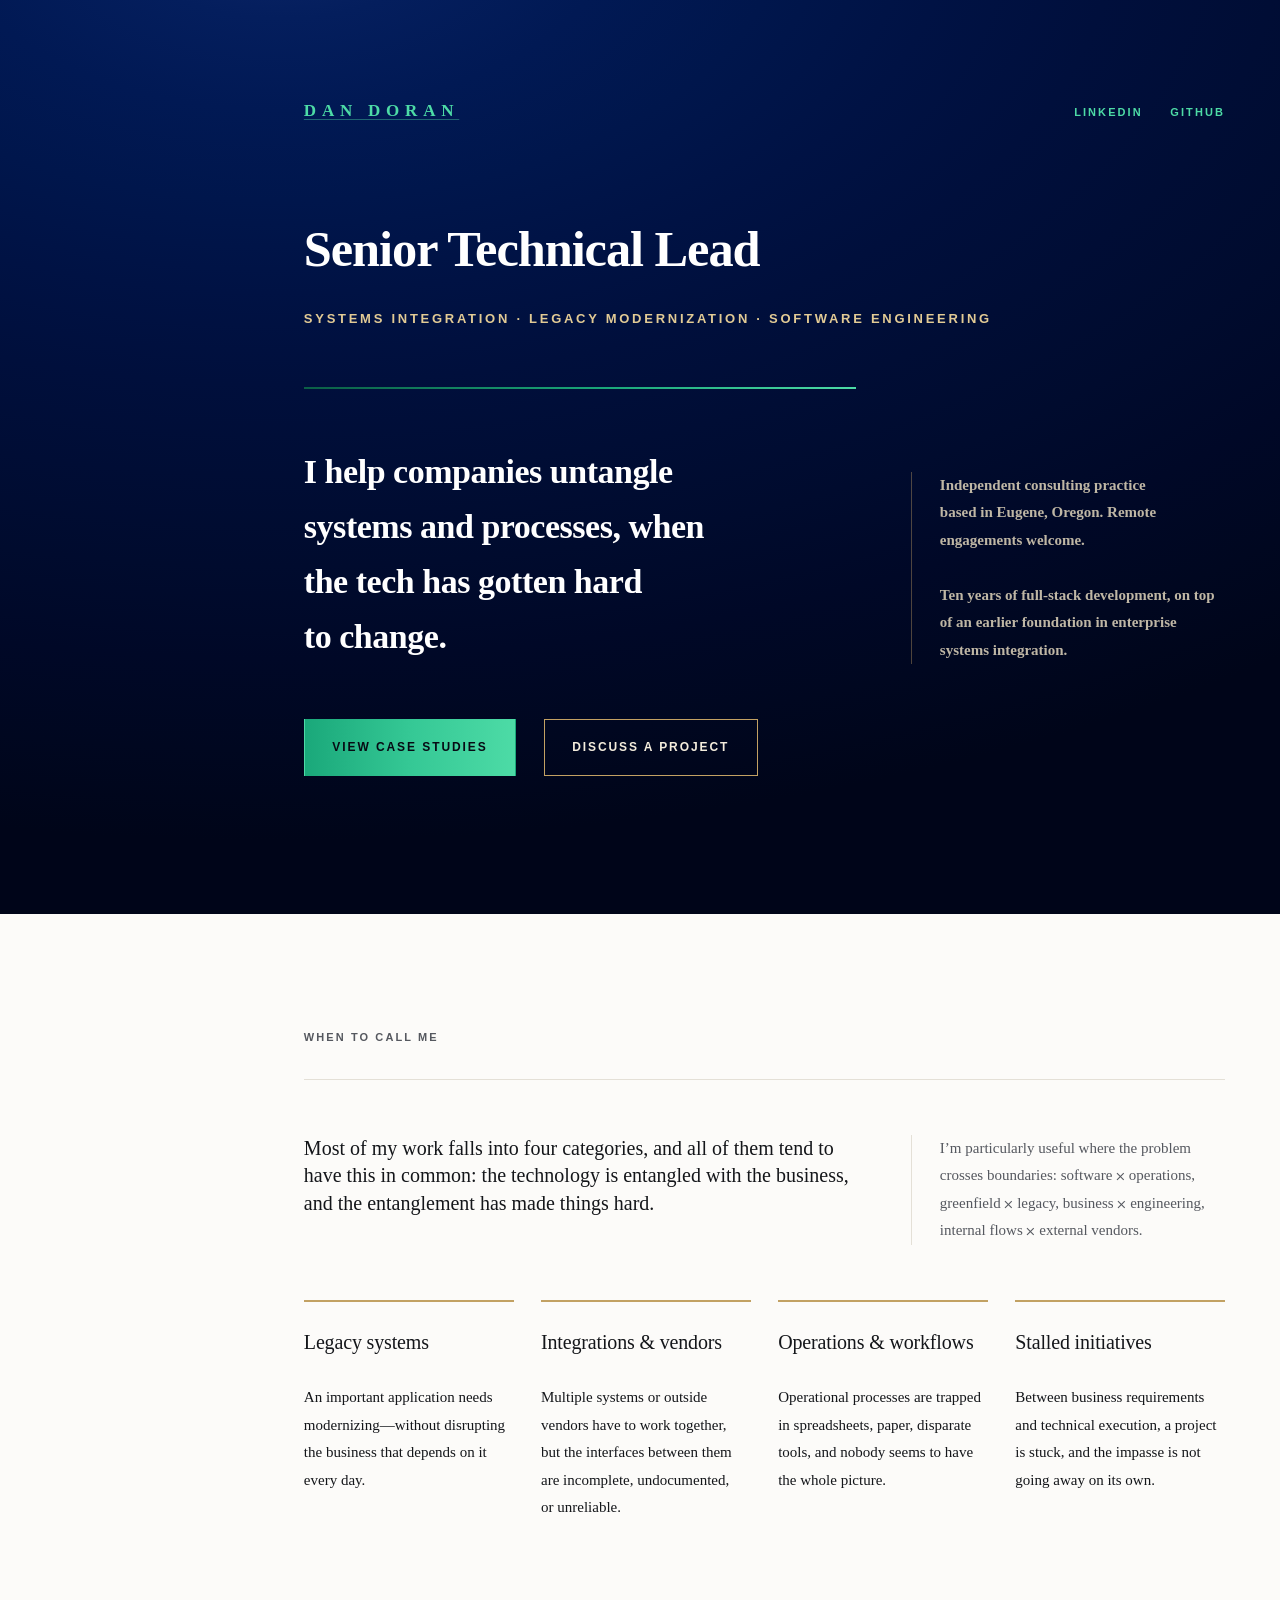
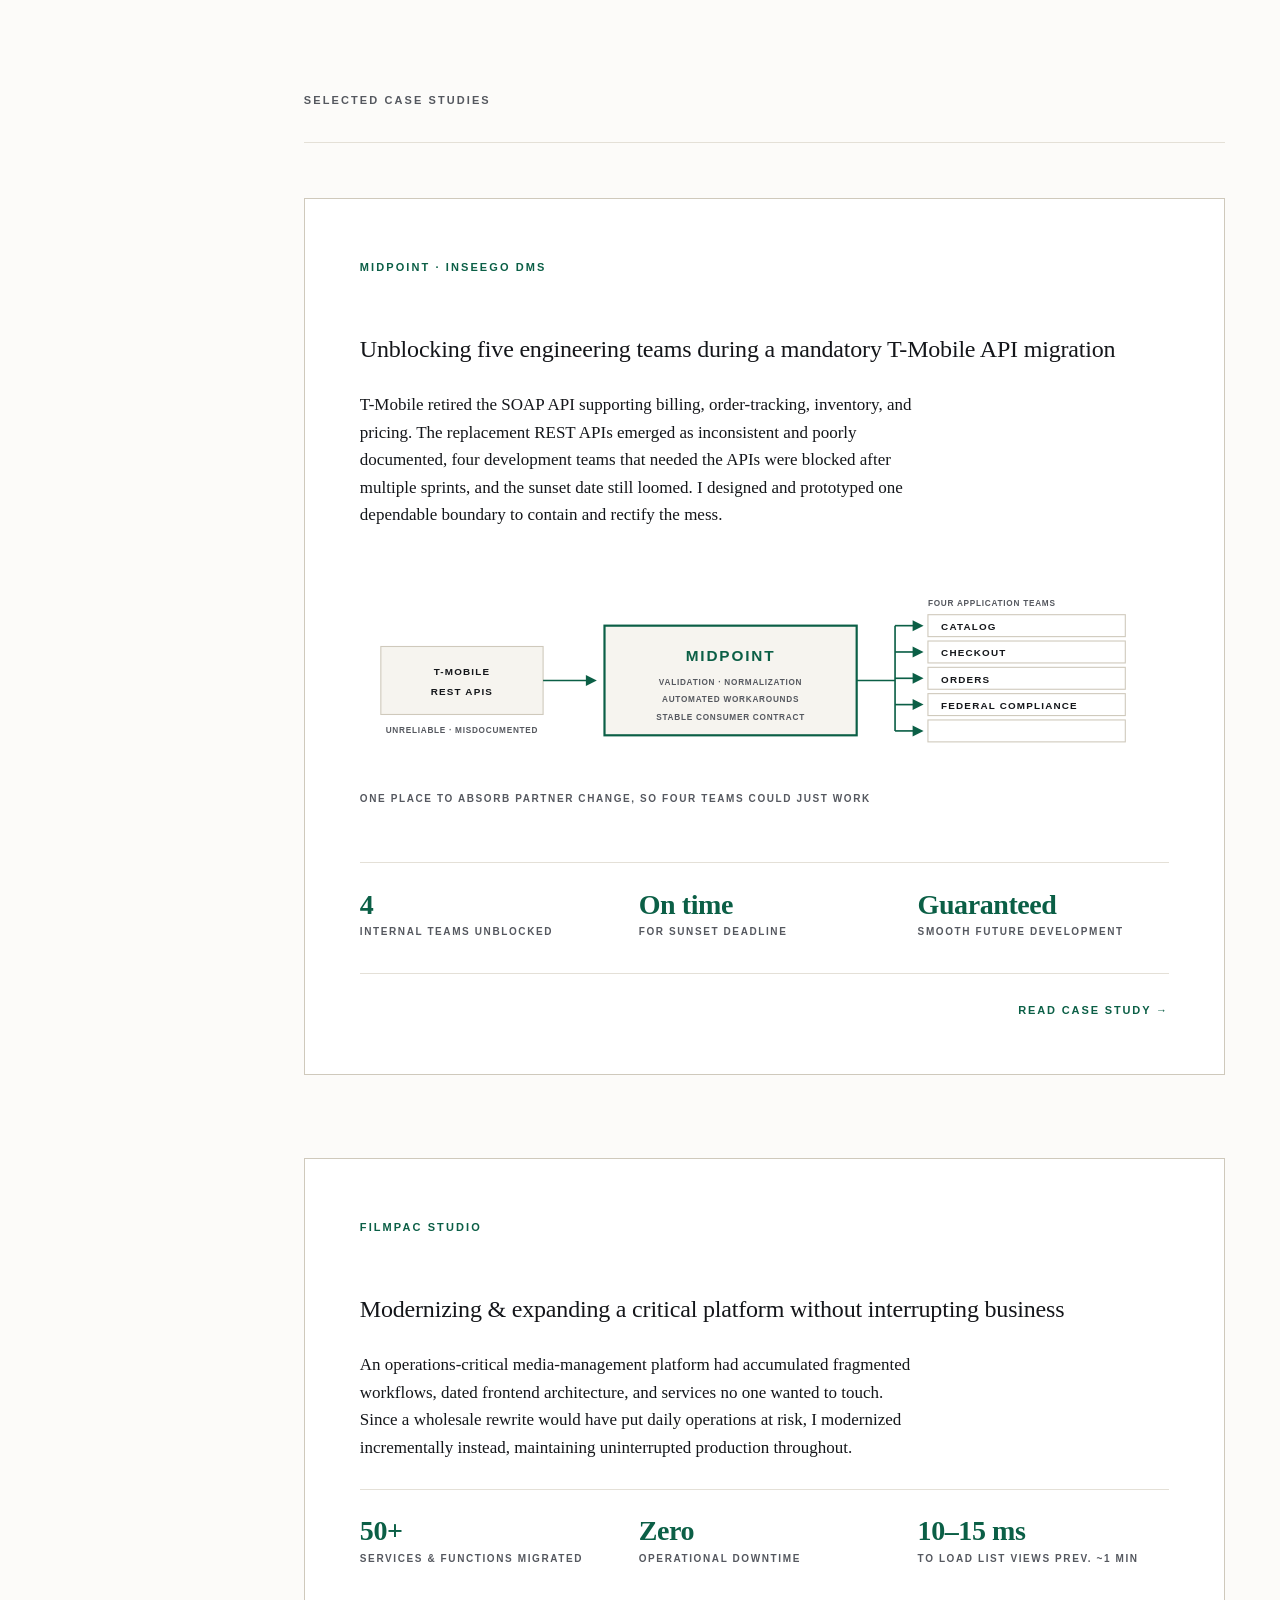
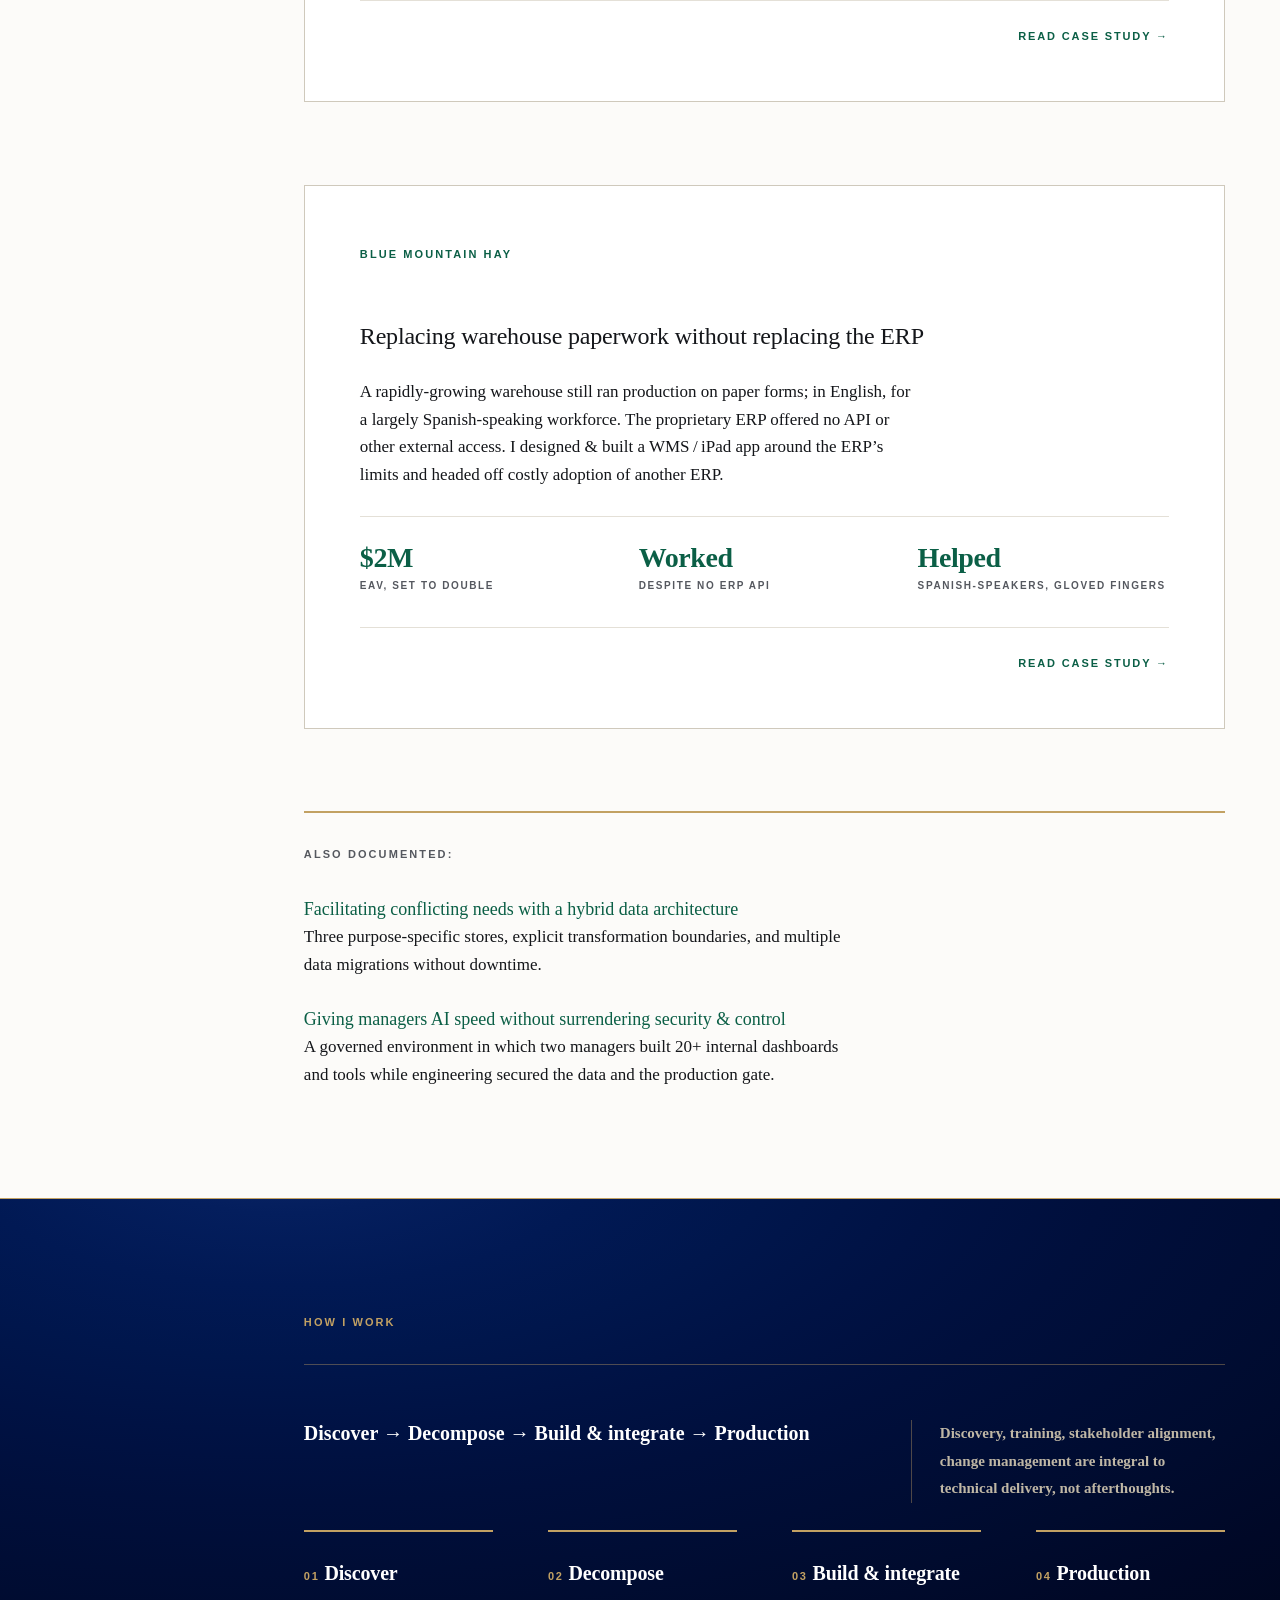
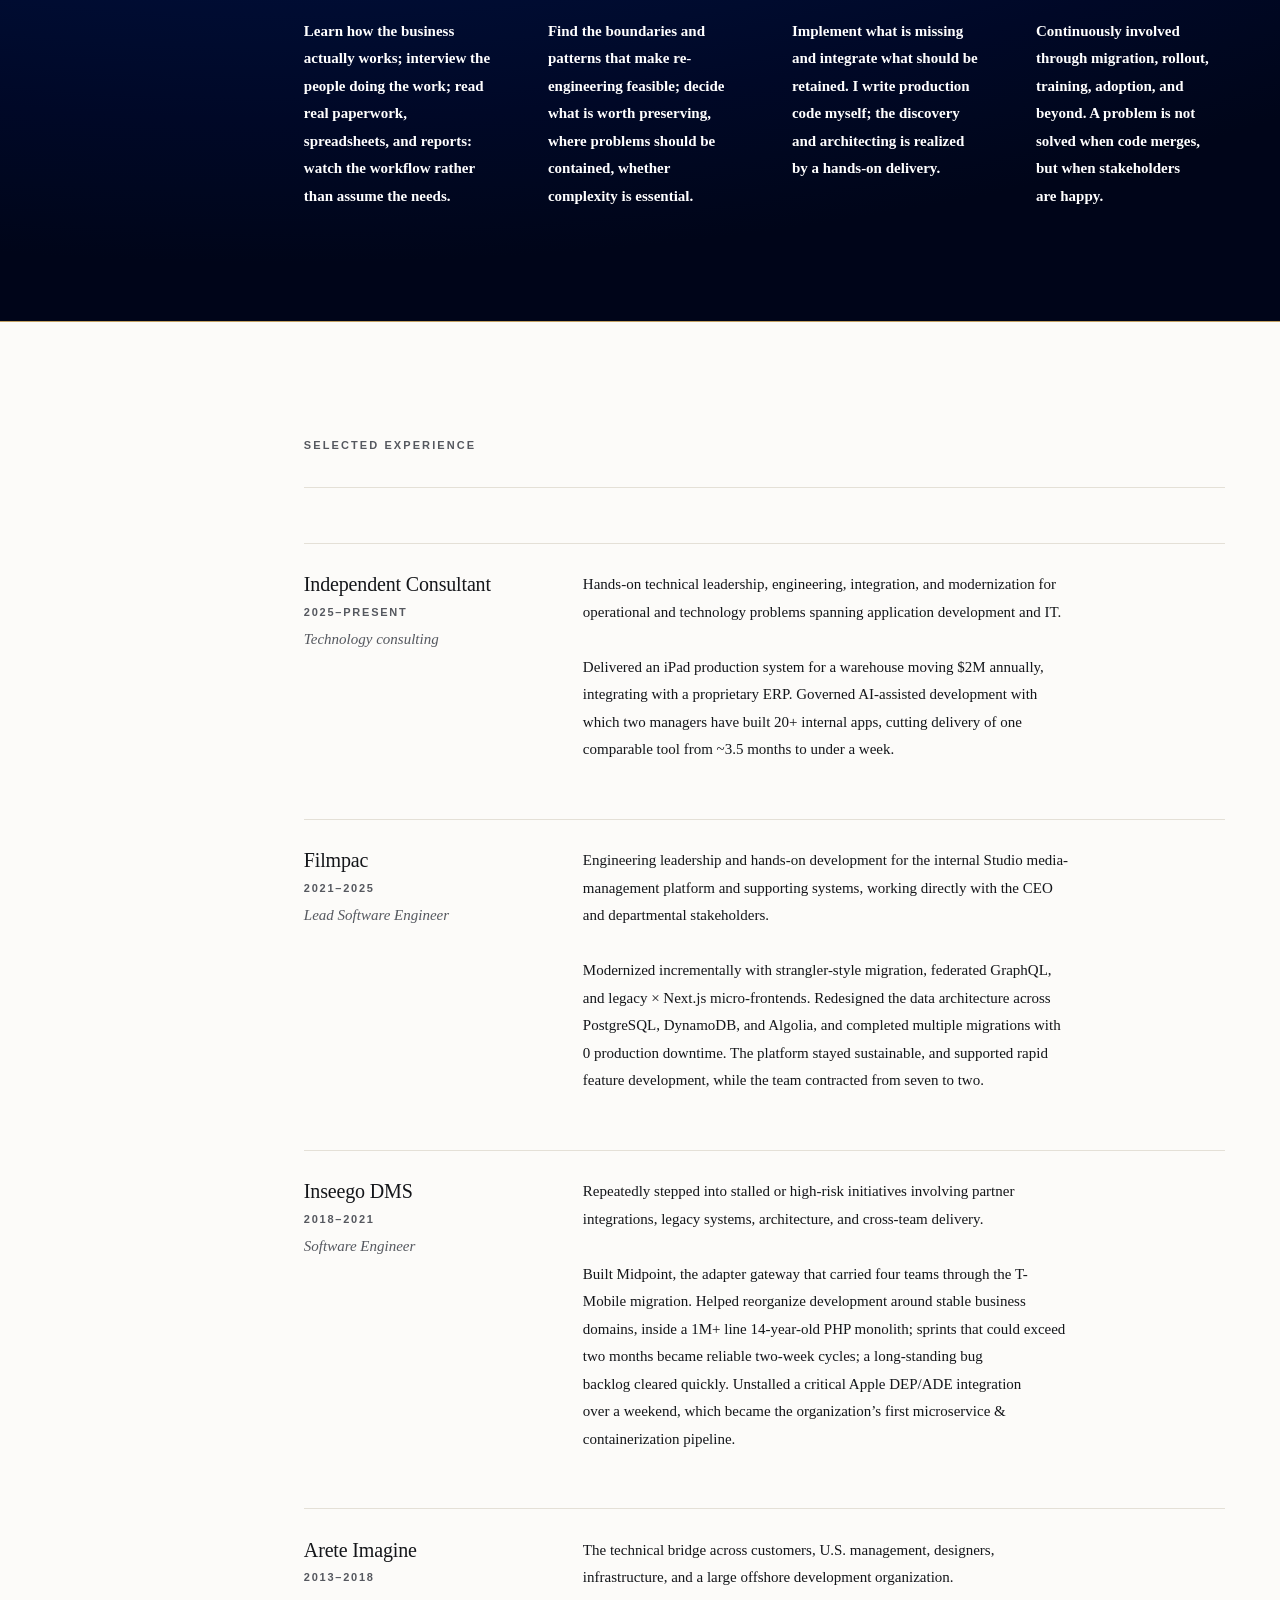
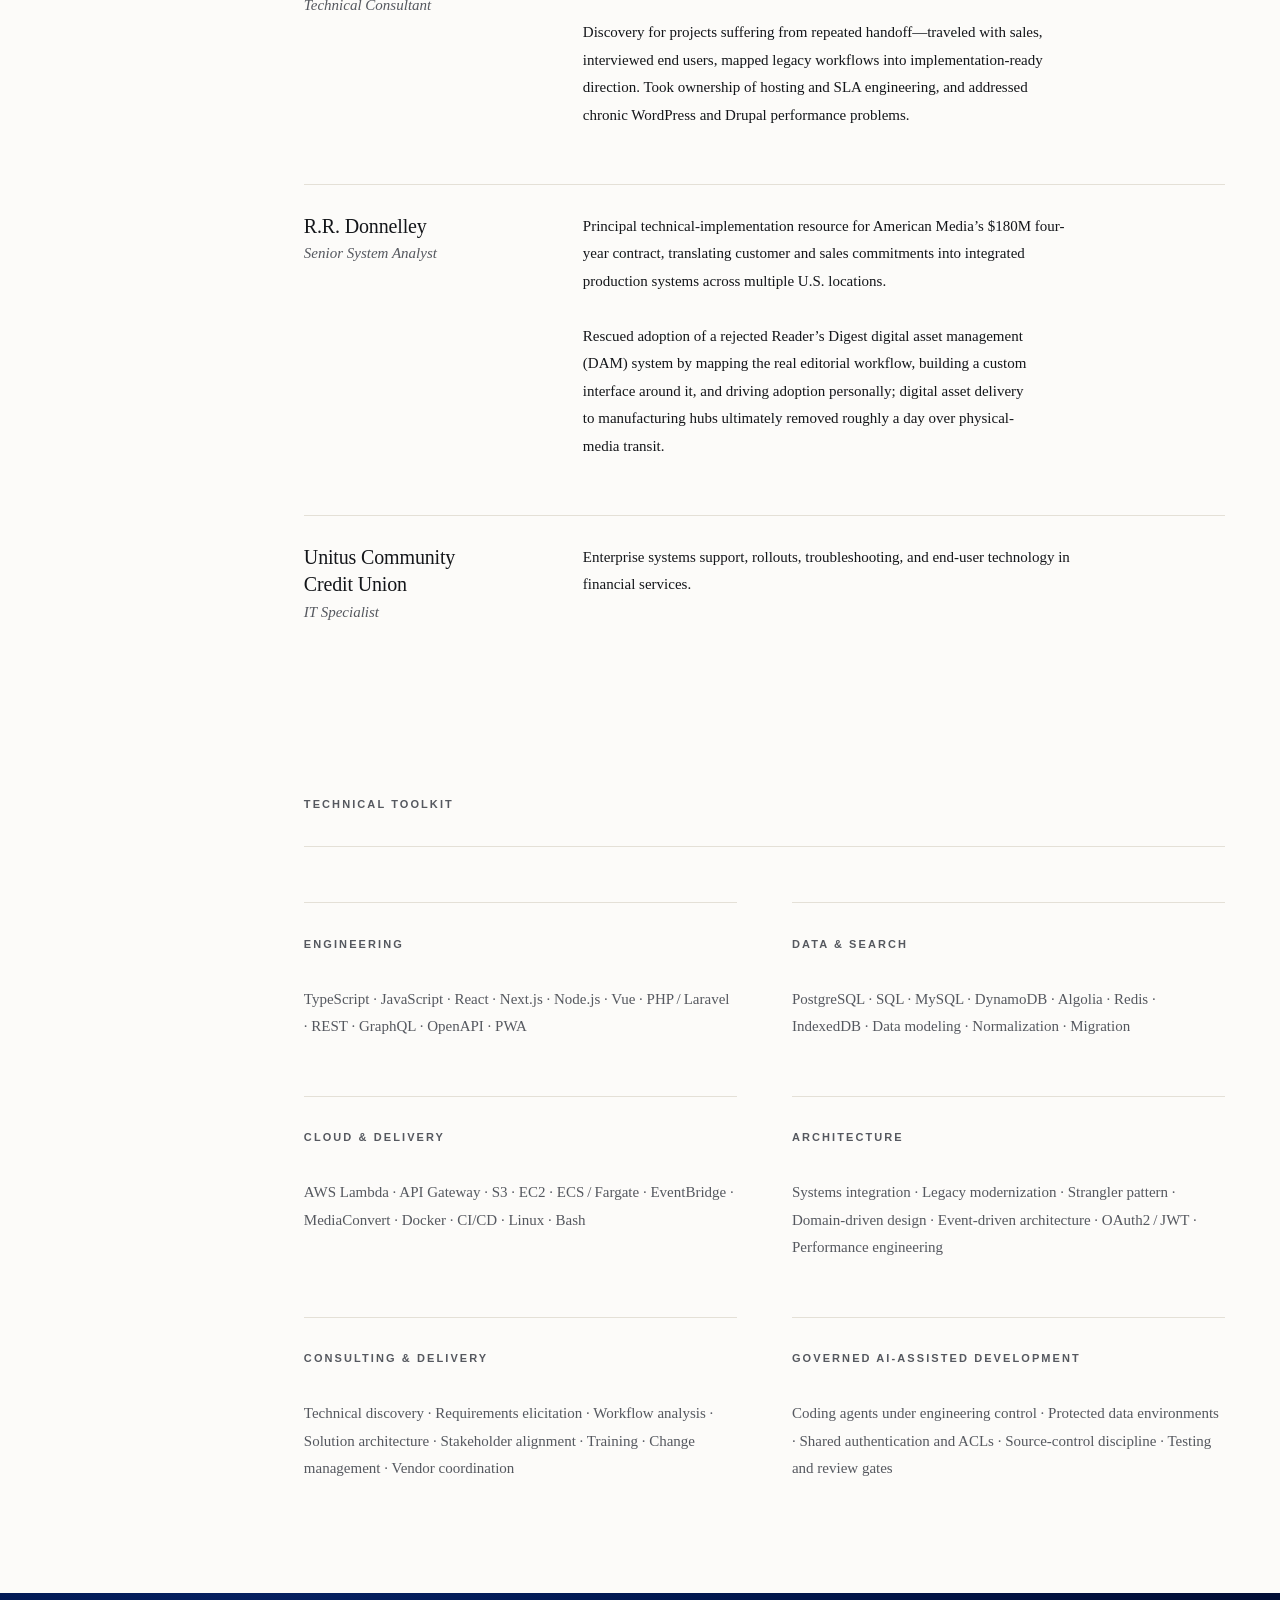
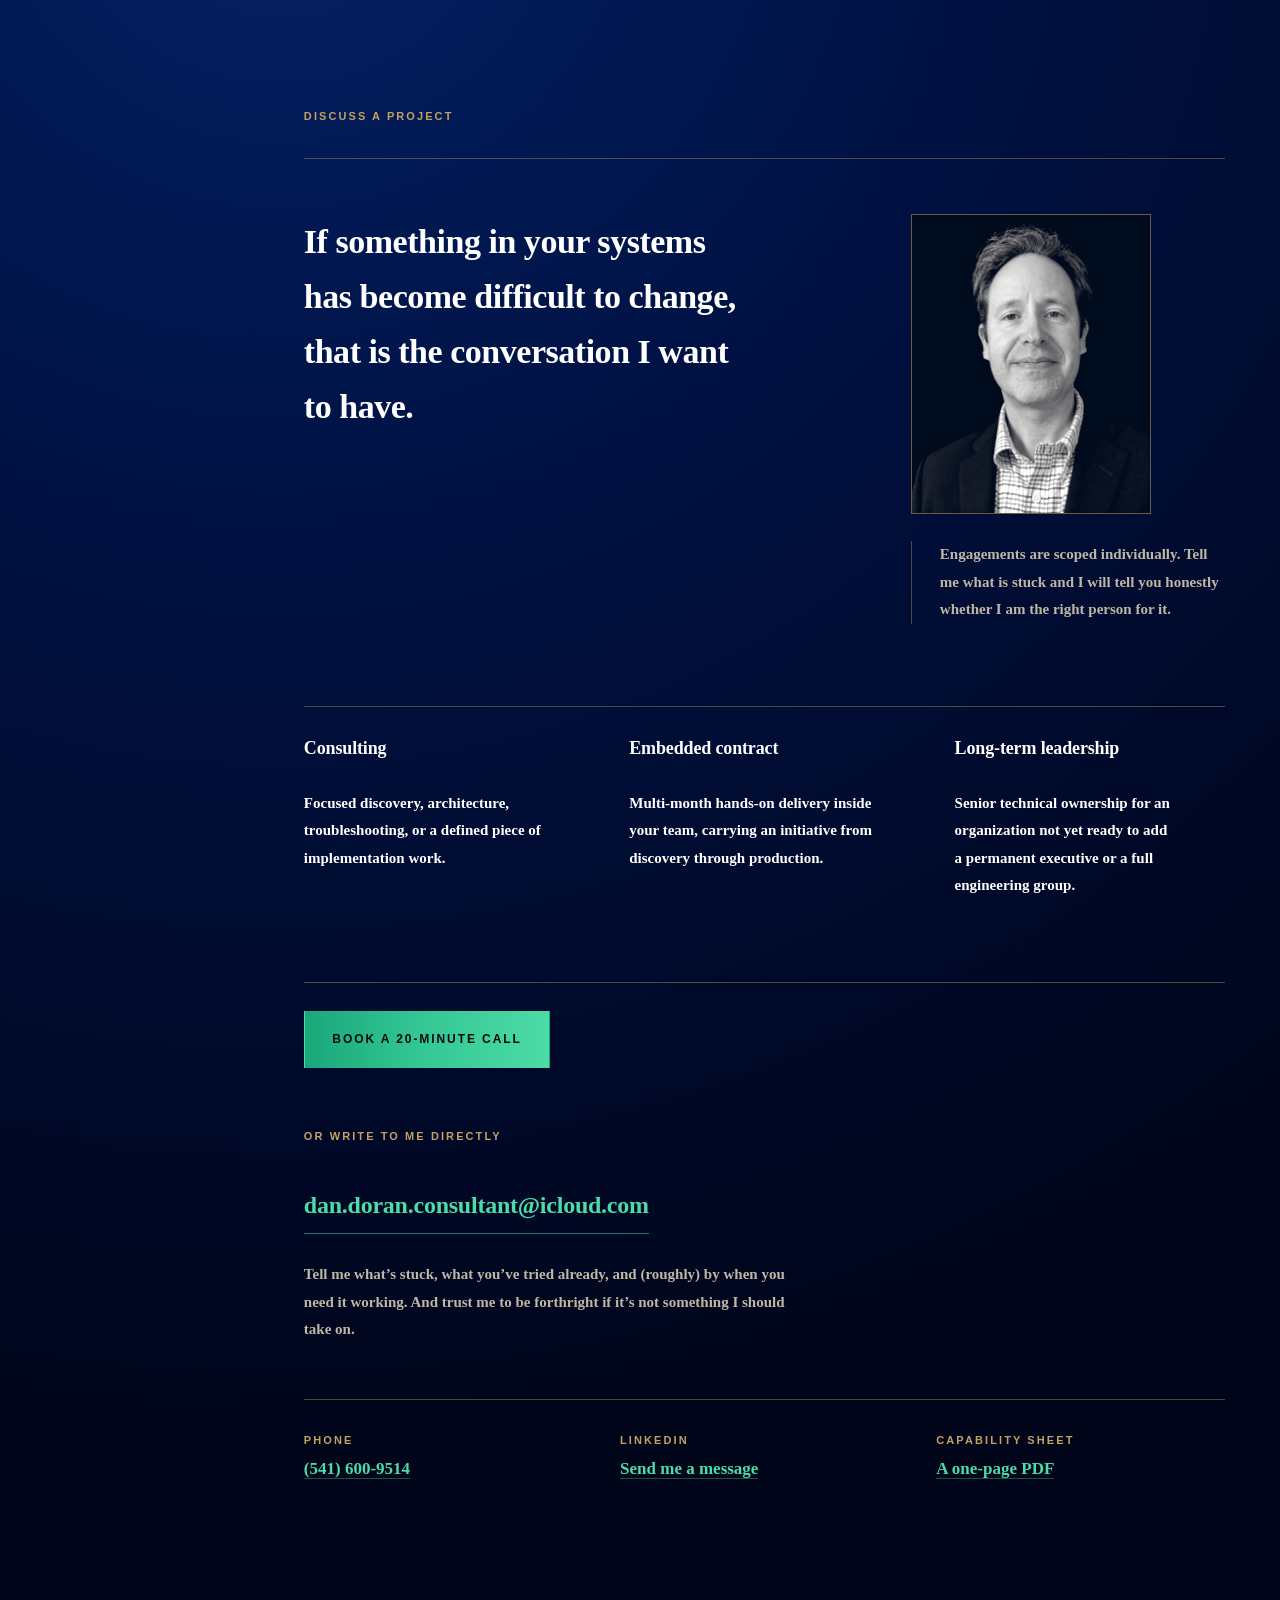
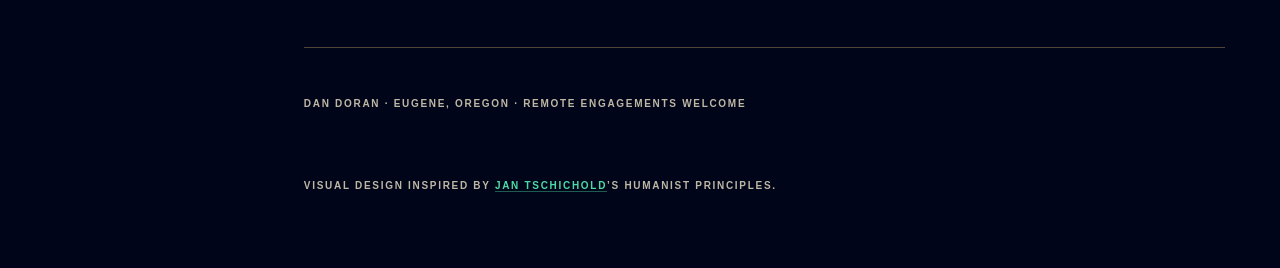
==== index.html @ 00fb9d38 "genesis" ====
<!DOCTYPE html>
<html lang="en">
<head>
<meta charset="UTF-8">
<meta name="viewport" content="width=device-width, initial-scale=1.0">
<title>Dan Doran — Senior Technical Lead | Systems Integration & Legacy Modernization</title>
<meta name="description" content="Independent technical consulting for difficult existing systems. Dan Doran helps organizations untangle technical systems that have become difficult to change: legacy modernization, systems integration, and stalled initiatives.">
<meta name="author" content="Dan Doran">
<meta property="og:type" content="website">
<meta property="og:title" content="Dan Doran | Senior Technical Lead">
<meta property="og:description" content="I help companies untangle systems and processes, when the tech has gotten hard to change.">
<link rel="stylesheet" href="css/site.css">
</head>
<body>

<a class="skip-link" href="#main">Skip to content</a>

<header class="canvas band-night masthead">

    <a class="masthead__name" href="index.html">Dan Doran</a>

    <nav class="masthead__elsewhere" aria-label="Profiles">
        <a href="https://www.linkedin.com/in/dan-doran">LinkedIn</a>
        <a href="https://github.com/dan-doran">GitHub</a>
    </nav>

    <h1 class="hero__title">Senior Technical Lead</h1>

    <p class="hero__discipline">Systems Integration · Legacy Modernization · Software Engineering</p>

    <hr class="hero__rule">

    <p class="hero__statement">I help companies untangle systems and processes, when the tech has gotten hard to change.</p>

    <aside class="col-margin hero__note">
        <p>Independent consulting practice based in Eugene, Oregon. Remote engagements welcome.</p>
        <p>Ten years of full-stack development, on top of an earlier foundation in enterprise systems integration.</p>
    </aside>

    <p class="hero__actions">
        <a class="button button--primary" href="#work">View case studies</a>
        <a class="button button--ghost" href="#contact">Discuss a project</a>
    </p>

</header>


<main id="main">

<!-- ==================================================================== -->
<!-- WHEN TO CALL ME                                                      -->
<!-- ==================================================================== -->

<section id="when" class="canvas band-paper">

    <h2 class="section__label label">When to Call Me</h2>

    <p class="section__lede">Most of my work falls into four categories, and all of them tend to have this in common: the technology is entangled with the business, and the entanglement has made things hard.</p>

    <!-- Marginalia is placed by grid auto-flow, so it must follow the element
         it sits beside — not the block below it. -->
    <aside class="col-margin">
        <p>I’m particularly useful where the problem crosses boundaries: software ⨉ operations, greenfield ⨉ legacy, business ⨉ engineering, internal flows ⨉ external vendors.</p>
    </aside>

    <ul class="calls">
        <li>
            <h3>Legacy systems</h3>
            <p>An important application needs modernizing—without disrupting the business that depends on it every day.</p>
        </li>
        <li>
            <h3>Integrations &amp; vendors</h3>
            <p>Multiple systems or outside vendors have to work together, but the interfaces between them are incomplete, undocumented, or unreliable.</p>
        </li>
        <li>
            <h3>Operations &amp; workflows</h3>
            <p>Operational processes are trapped in spreadsheets, paper, disparate tools, and nobody seems to have the whole picture.</p>
        </li>
        <li>
            <h3>Stalled initiatives</h3>
            <p>Between business requirements and technical execution, a project is stuck, and the impasse is not going away on its own.</p>
        </li>
    </ul>

</section>


<!-- ==================================================================== -->
<!-- SELECTED CASE STUDIES                                                -->
<!-- ==================================================================== -->

<section id="work" class="canvas band-paper">

    <h2 class="section__label label">Selected Case Studies</h2>

    <!-- ---------------------------------------------------------------- -->
    <article class="study">

        <p class="study__label label">Midpoint · Inseego DMS</p>

        <h3 class="study__title"><a href="case-studies/midpoint-tmobile-api-migration.html">Unblocking five engineering teams during a mandatory T-Mobile API migration</a></h3>

        <p class="study__summary">T-Mobile retired the SOAP API supporting billing, order-tracking, inventory, and pricing. The replacement REST APIs emerged as inconsistent and poorly documented, four development teams that needed the APIs were blocked after multiple sprints, and the sunset date still loomed. I designed and prototyped one dependable boundary to contain and rectify the mess.</p>

        <figure class="diagram">
            <svg viewBox="-18 -8 738 164" role="img" aria-labelledby="dg1t dg1d">
                <title id="dg1t">Midpoint adapter service</title>
                <desc id="dg1d">Inconsistent T-Mobile REST APIs feed into a single “Midpoint” adapter handling validation, transformation, and workarounds, and serving a stable internal contract to four teams: catalog, checkout, orders, and federal compliance.</desc>

                <!-- Partner services -->
                <rect class="dg-fill" x="1" y="49" width="148" height="62"></rect>
                <rect class="dg-box" x="1" y="49" width="148" height="62"></rect>
                <text class="dg-t" x="75" y="75" text-anchor="middle">T-Mobile</text>
                <text class="dg-t" x="75" y="93" text-anchor="middle">REST APIs</text>
                <text class="dg-t dg-t--sm" x="75" y="128" text-anchor="middle">Unreliable · misdocumented</text>

                <!-- Trunk in -->
                <line class="dg-flow" x1="149" y1="80" x2="190" y2="80"></line>
                <polygon class="dg-head" points="198,80 188,75 188,85"></polygon>

                <!-- Midpoint -->
                <rect class="dg-fill" x="205" y="30" width="230" height="100"></rect>
                <rect class="dg-box-hi" x="205" y="30" width="230" height="100"></rect>
                <text class="dg-t dg-t--hi" x="320" y="62" text-anchor="middle" style="font-size:14px">Midpoint</text>
                <text class="dg-t dg-t--sm" x="320" y="84" text-anchor="middle">Validation · normalization</text>
                <text class="dg-t dg-t--sm" x="320" y="100" text-anchor="middle">Automated workarounds</text>
                <text class="dg-t dg-t--sm" x="320" y="116" text-anchor="middle">Stable consumer contract</text>

                <!-- Trunk out, spine, stubs -->
                <line class="dg-flow" x1="435" y1="80" x2="470" y2="80"></line>
                <line class="dg-flow" x1="470" y1="30" x2="470" y2="126"></line>
                <line class="dg-flow" x1="470" y1="30"  x2="488" y2="30"></line>
                <line class="dg-flow" x1="470" y1="54"  x2="488" y2="54"></line>
                <line class="dg-flow" x1="470" y1="78"  x2="488" y2="78"></line>
                <line class="dg-flow" x1="470" y1="102" x2="488" y2="102"></line>
                <line class="dg-flow" x1="470" y1="126" x2="488" y2="126"></line>
                <polygon class="dg-head" points="496,30 486,25 486,35"></polygon>
                <polygon class="dg-head" points="496,54 486,49 486,59"></polygon>
                <polygon class="dg-head" points="496,78 486,73 486,83"></polygon>
                <polygon class="dg-head" points="496,102 486,97 486,107"></polygon>
                <polygon class="dg-head" points="496,126 486,121 486,131"></polygon>

                <!-- Consuming teams -->
                <text class="dg-t dg-t--sm" x="500" y="12">Four application teams</text>
                <rect class="dg-box" x="500" y="20" width="180" height="20"></rect>
                <rect class="dg-box" x="500" y="44" width="180" height="20"></rect>
                <rect class="dg-box" x="500" y="68" width="180" height="20"></rect>
                <rect class="dg-box" x="500" y="92" width="180" height="20"></rect>
                <rect class="dg-box" x="500" y="116" width="180" height="20"></rect>
                <text class="dg-t" x="512" y="34">Catalog</text>
                <text class="dg-t" x="512" y="58">Checkout</text>
                <text class="dg-t" x="512" y="82">Orders</text>
                <text class="dg-t" x="512" y="106">Federal compliance</text>
            </svg>
            <figcaption>One place to absorb partner change, so four teams could just work</figcaption>
        </figure>

        <dl class="stats">
            <div><dt>4</dt><dd>Internal teams unblocked</dd></div>
            <div><dt>On time</dt><dd>For sunset deadline</dd></div>
            <div><dt>Guaranteed</dt><dd>Smooth future development</dd></div>
        </dl>

        <a class="study__more" href="case-studies/midpoint-tmobile-api-migration.html">Read case study →</a>

    </article>

    <!-- ---------------------------------------------------------------- -->
    <article class="study">

        <p class="study__label label">Filmpac Studio</p>

        <h3 class="study__title"><a href="case-studies/filmpac-platform-modernization.html">Modernizing &amp; expanding a critical platform without interrupting business</a></h3>

        <p class="study__summary">An operations-critical media-management platform had accumulated fragmented workflows, dated frontend architecture, and services no one wanted to touch. Since a wholesale rewrite would have put daily operations at risk, I modernized incrementally instead, maintaining uninterrupted production throughout.</p>

        <dl class="stats">
            <div><dt>50+</dt><dd>Services &amp; functions migrated</dd></div>
            <div><dt>Zero</dt><dd>Operational downtime</dd></div>
            <div><dt>10–15 ms</dt><dd>To load list views prev. ~1 min</dd></div>
        </dl>

        <a class="study__more" href="case-studies/filmpac-platform-modernization.html">Read case study →</a>

    </article>

    <!-- ---------------------------------------------------------------- -->
    <article class="study">

        <p class="study__label label">Blue Mountain Hay</p>

        <h3 class="study__title"><a href="case-studies/blue-mountain-hay-warehouse-system.html">Replacing warehouse paperwork without replacing the ERP</a></h3>

        <p class="study__summary">A rapidly-growing warehouse still ran production on paper forms; in English, for a largely Spanish-speaking workforce. The proprietary ERP offered no API or other external access. I designed &amp; built a WMS&thinsp;/&thinsp;iPad app around the ERP’s limits and headed off costly adoption of another ERP.</p>

        <dl class="stats">
            <div><dt>$2M</dt><dd>EAV, set to double</dd></div>
            <div><dt>Worked</dt><dd>Despite no ERP API</dd></div>
            <div><dt>Helped</dt><dd>Spanish-speakers, gloved fingers</dd></div>
        </dl>

        <a class="study__more" href="case-studies/blue-mountain-hay-warehouse-system.html">Read case study →</a>

    </article>

    <!-- ---------------------------------------------------------------- -->
    <section class="further">
        <h2 class="label">Also documented:</h2>
        <ul>
            <li>
                <h4><a href="case-studies/filmpac-hybrid-data-architecture.html">Facilitating conflicting needs with a hybrid data architecture</a></h4>
                <p>Three purpose-specific stores, explicit transformation boundaries, and multiple data migrations without downtime.</p>
            </li>
            <li>
                <h4><a href="case-studies/governed-ai-assisted-development.html">Giving managers AI speed without surrendering security &amp; control</a></h4>
                <p>A governed environment in which two managers built 20+ internal dashboards and tools while engineering secured the data and the production gate.</p>
            </li>
        </ul>
    </section>

</section>


<!-- ==================================================================== -->
<!-- HOW I WORK                                                           -->
<!-- ==================================================================== -->

<section id="how" class="canvas band-night">

    <h2 class="section__label label">How I Work</h2>

    <p class="section__lede">Discover → Decompose → Build &amp; integrate → Production</p>

    <aside class="col-margin">
        <p>Discovery, training, stakeholder alignment, change management are integral to technical delivery, not afterthoughts.</p>
    </aside>

    <ol class="method">
        <li>
            <h3>Discover</h3>
            <p>Learn how the business actually works; interview the people doing the work; read real paperwork, spreadsheets, and reports: watch the workflow rather than assume the needs.</p>
        </li>
        <li>
            <h3>Decompose</h3>
            <p>Find the boundaries and patterns that make re-engineering feasible; decide what is worth preserving, where problems should be contained, whether complexity is essential.</p>
        </li>
        <li>
            <h3>Build &amp; integrate</h3>
            <p>Implement what is missing and integrate what should be retained. I write production code myself; the discovery and architecting is realized by a hands-on delivery.</p>
        </li>
        <li>
            <h3>Production</h3>
            <p>Continuously involved through migration, rollout, training, adoption, and beyond. A problem is not solved when code merges, but when stakeholders are happy.</p>
        </li>
    </ol>

</section>


<!-- ==================================================================== -->
<!-- SELECTED EXPERIENCE                                                  -->
<!-- ==================================================================== -->

<section id="experience" class="canvas band-paper">

    <h2 class="section__label label">Selected Experience</h2>

    <ul class="roles">
        <li>
            <div class="roles__meta">
                <h3 class="roles__org">Independent Consultant</h3>
                <span class="roles__span">2025–present</span>
                <p class="roles__title">Technology consulting</p>
            </div>
            <div class="roles__body">
                <p>Hands-on technical leadership, engineering, integration, and modernization for operational and technology problems spanning application development and IT.</p>
                <p>Delivered an iPad production system for a warehouse moving $2M annually, integrating with a proprietary ERP. Governed AI-assisted development with which two managers have built 20+ internal apps, cutting delivery of one comparable tool from ~3.5 months to under a week.</p>
            </div>
        </li>
        <li>
            <div class="roles__meta">
                <h3 class="roles__org">Filmpac</h3>
                <span class="roles__span">2021–2025</span>
                <p class="roles__title">Lead Software Engineer</p>
            </div>
            <div class="roles__body">
                <p>Engineering leadership and hands-on development for the internal Studio media-management platform and supporting systems, working directly with the CEO and departmental stakeholders.</p>
                <p>Modernized incrementally with strangler-style migration, federated GraphQL, and legacy &times; Next.js micro-frontends. Redesigned the data architecture across PostgreSQL, DynamoDB, and Algolia, and completed multiple migrations with 0 production downtime. The platform stayed sustainable, and supported rapid feature development, while the team contracted from seven to two.</p>
            </div>
        </li>
        <li>
            <div class="roles__meta">
                <h3 class="roles__org">Inseego DMS</h3>
                <span class="roles__span">2018–2021</span>
                <p class="roles__title">Software Engineer</p>
            </div>
            <div class="roles__body">
                <p>Repeatedly stepped into stalled or high-risk initiatives involving partner integrations, legacy systems, architecture, and cross-team delivery.</p>
                <p>Built Midpoint, the adapter gateway that carried four teams through the T-Mobile migration. Helped reorganize development around stable business domains, inside a 1M+ line 14-year-old PHP monolith; sprints that could exceed two months became reliable two-week cycles; a long-standing bug backlog cleared quickly. Unstalled a critical Apple DEP/ADE integration over a weekend, which became the organization’s first microservice &amp; containerization pipeline.</p>
            </div>
        </li>
        <li>
            <div class="roles__meta">
                <h3 class="roles__org">Arete Imagine</h3>
                <span class="roles__span">2013–2018</span>
                <p class="roles__title">Technical Consultant</p>
            </div>
            <div class="roles__body">
                <p>The technical bridge across customers, U.S. management, designers, infrastructure, and a large offshore development organization.</p>
                <p>Discovery for projects suffering from repeated handoff—traveled with sales, interviewed end users, mapped legacy workflows into implementation-ready direction. Took ownership of hosting and SLA engineering, and addressed chronic WordPress and Drupal performance problems.</p>
            </div>
        </li>
        <li>
            <div class="roles__meta">
                <h3 class="roles__org">R.R. Donnelley</h3>
                <p class="roles__title">Senior System Analyst</p>
            </div>
            <div class="roles__body">
                <p>Principal technical-implementation resource for American Media’s $180M four-year contract, translating customer and sales commitments into integrated production systems across multiple U.S. locations.</p>
                <p>Rescued adoption of a rejected Reader’s Digest digital asset management (DAM) system by mapping the real editorial workflow, building a custom interface around it, and driving adoption personally; digital asset delivery to manufacturing hubs ultimately removed roughly a day over physical-media transit.</p>
            </div>
        </li>
        <li>
            <div class="roles__meta">
                <h3 class="roles__org">Unitus Community Credit Union</h3>
                <p class="roles__title">IT Specialist</p>
            </div>
            <div class="roles__body">
                <p>Enterprise systems support, rollouts, troubleshooting, and end-user technology in financial services.</p>
            </div>
        </li>
    </ul>

</section>


<!-- ==================================================================== -->
<!-- TECHNICAL TOOLKIT                                                    -->
<!-- ==================================================================== -->

<section id="toolkit" class="canvas band-paper">

    <h2 class="section__label label">Technical Toolkit</h2>

    <dl class="toolkit">
        <div>
            <dt class="label">Engineering</dt>
            <dd>TypeScript · JavaScript · React · Next.js · Node.js · Vue · PHP&thinsp;/&thinsp;Laravel · REST · GraphQL · OpenAPI · PWA</dd>
        </div>
        <div>
            <dt class="label">Data &amp; search</dt>
            <dd>PostgreSQL · SQL · MySQL · DynamoDB · Algolia · Redis · IndexedDB · Data modeling · Normalization · Migration</dd>
        </div>
        <div>
            <dt class="label">Cloud &amp; delivery</dt>
            <dd>AWS Lambda · API Gateway · S3 · EC2 · ECS&thinsp;/&thinsp;Fargate · EventBridge · MediaConvert · Docker · CI/CD · Linux · Bash</dd>
        </div>
        <div>
            <dt class="label">Architecture</dt>
            <dd>Systems integration · Legacy modernization · Strangler pattern · Domain-driven design · Event-driven architecture · OAuth2&thinsp;/&thinsp;JWT · Performance engineering</dd>
        </div>
        <div>
            <dt class="label">Consulting &amp; delivery</dt>
            <dd>Technical discovery · Requirements elicitation · Workflow analysis · Solution architecture · Stakeholder alignment · Training · Change management · Vendor coordination</dd>
        </div>
        <div>
            <dt class="label">Governed AI-assisted development</dt>
            <dd>Coding agents under engineering control · Protected data environments · Shared authentication and ACLs · Source-control discipline · Testing and review gates</dd>
        </div>
    </dl>

</section>

</main>


<!-- ==================================================================== -->
<!-- DISCUSS A PROJECT                                                    -->
<!-- ==================================================================== -->

<section id="contact" class="canvas band-night">

    <h2 class="section__label label">Discuss a Project</h2>

    <p class="contact__statement">If something in your systems has become difficult to change, that is the conversation I want to have.</p>

    <figure class="portrait contact__portrait">
        <img src="img/dan-doran.jpg" width="480" height="640" alt="Dan Doran" loading="lazy">
    </figure>

    <aside class="col-margin">
        <p>Engagements are scoped individually. Tell me what is stuck and I will tell you honestly whether I am the right person for it.</p>
    </aside>

    <div class="contact__modes">
        <div>
            <h3>Consulting</h3>
            <p>Focused discovery, architecture, troubleshooting, or a defined piece of implementation work.</p>
        </div>
        <div>
            <h3>Embedded contract</h3>
            <p>Multi-month hands-on delivery inside your team, carrying an initiative from discovery through production.</p>
        </div>
        <div>
            <h3>Long-term leadership</h3>
            <p>Senior technical ownership for an organization not yet ready to add a permanent executive or a full engineering group.</p>
        </div>
    </div>

    <!-- Primary action. One low-commitment first step, ahead of everything. -->
    <p class="contact__actions">
        <a class="button button--primary" href="https://cal.com/dan-doran">Book a 20-minute call</a>
    </p>

    <!-- Alternative, with the prompt that tells people what to say. -->
    <p class="contact__or label">Or write to me directly</p>

    <p class="contact__direct">
        <!-- TODO Confirm this is the address you want published. -->
        <a class="contact__email" href="mailto:dan.doran.consultant@icloud.com?subject=Project%20inquiry">dan.doran.consultant@icloud.com</a>
    </p>

    <p class="contact__prompt">Tell me what’s stuck, what you’ve tried already, and (roughly) by when you need it working. And trust me to be forthright if it’s not something I should take on.</p>

    <!-- Secondary routes, set quietly. -->
    <ul class="contact__more">
        <li>
            <span class="label">Phone</span>
            <a href="tel:+15416009514">(541) 600-9514</a>
        </li>
        <li>
            <span class="label">LinkedIn</span>
            <!-- TODO Replace URL. -->
            <a href="https://www.linkedin.com/in/dan-doran">Send me a message</a>
        </li>
        <li>
            <span class="label">Capability sheet</span>
            <a href="pdf/dan-doran-capability-sheet.pdf">A one-page PDF</a>
        </li>
    </ul>

</section>

<footer class="canvas band-night colophon">
    <div class="colophon__line">
        <span>Dan Doran · Eugene, Oregon · Remote engagements welcome</span>
        <span>Visual design inspired by <a href="https://en.wikipedia.org/wiki/Jan_Tschichold">Jan Tschichold</a>’s humanist principles.</span>
    </div>
</footer>

</body>
</html>
---- css/site.css ----
@charset "UTF-8";
/* ============================================================================
   DAN DORAN — CONSULTING PRACTICE
   Typographic architecture per DESIGN.md

   1. Reset & tokens
   2. Typographic system (baseline rhythm)
   3. The book grid (asymmetric, discrete gates)
   4. Bands (night / paper)
   5. Masthead & hero
   6. Section furniture
   7. When to call me
   8. Case studies
   9. Diagrams
  10. How I work
  11. Experience
  12. Toolkit
  13. Contact & footer
  14. Case-study article pages
  15. Print
   ========================================================================= */


/* ============================================================================
   1. RESET & TOKENS
   ========================================================================= */

*, *::before, *::after {
    box-sizing: border-box;
    margin: 0;
    padding: 0;
}

:root {
    /* --- Modular typographic scale. Base 17px for literary comfort. ------- */
    --font-size-base: 1.0625rem;
    --line-height-base: 1.618;                                /* Golden Ratio leading */

    /* The single unit of vertical measure. Every gap, pad and margin in this
       stylesheet is an exact whole multiple of it. Nothing is set ad hoc. */
    --vertical-rhythm: calc(var(--font-size-base) * var(--line-height-base));
    --r1: var(--vertical-rhythm);
    --r2: calc(var(--vertical-rhythm) * 2);
    --r3: calc(var(--vertical-rhythm) * 3);
    --r4: calc(var(--vertical-rhythm) * 4);
    --r5: calc(var(--vertical-rhythm) * 5);
    --r6: calc(var(--vertical-rhythm) * 6);

    /* --- Faces of the hot-metal Linotype era ----------------------------- *
       Display: Palatino — Hermann Zapf, cut by D. Stempel AG / Linotype,
       1949–50. Genuinely of the period and resident on macOS ("Palatino")
       and Windows ("Palatino Linotype").
       Text: Georgia — Matthew Carter's screen face descended from the
       Scotch Roman / Century Expanded news romans that were the Linotype
       workhorses of the same decades, and the only one of them hinted well
       enough to hold a 17px text setting.
       Label: the Metro / Spartan geometric-sans line (Dwiggins, Linotype
       1929 and 1939); Futura and Avenir stand in for them.
       See README.md to substitute a licensed Caledonia or Electra revival. */
    --face-display: "Palatino Linotype", Palatino, "Book Antiqua",
                    "URW Palladio L", Georgia, "Times New Roman", serif;
    --face-text:    Georgia, "Palatino Linotype", Palatino, "Iowan Old Style",
                    "Times New Roman", serif;
    --face-label:   Futura, "Futura PT", "Avenir Next", Avenir,
                    "Century Gothic", "Trebuchet MS", sans-serif;

    /* --- Paper ----------------------------------------------------------- */
    --paper:        #fcfbf9;                                  /* satin white */
    --ink:          #14161a;
    --ink-muted:    #55585f;
    --rule-fine:    #e4e0d7;
    --rule-strong:  #cfc9bc;

    /* --- Night. A rich, smooth black-blue. ------------------------------- */
    --night-fallback: #001244;       /* flat ground if gradients don't render */
    --night-low:      #000519;       /* where the ramp ends: the colour a second
                                        night band and the overscroll take, so
                                        no seam shows at the join */
    --ink-reverse:    #070b14;       /* dark ink, for lettering on green */
    /* Light falling across a studio backdrop: one radial ramp, source at the
       upper left, falling to a blue-black far corner.

       DO NOT hand-edit these stops. They are sampled from a ramp defined in
       OKLCH, where chroma is an explicit axis instead of an accident of three
       RGB channels — which is the whole point. Two earlier versions failed
       here: the first spanned so little that it read as flat black, and the
       second had the right hue and lightness but only ~53% saturation, so it
       read as washed-out grey. Chroma is what makes a dark blue look rich, and
       sRGB gives you no handle on it.

       Held at 78% saturation or above across every stop, so there is no
       desaturated middle. Eleven stops mean sRGB interpolation only ever runs
       a short distance between neighbours, which keeps the transition smooth
       without needing `in oklch` and its ~91% support.

       Regenerate rather than tweak — see README.md § Colour. Contrast at the
       brightest stop: white 13.9:1, brass 5.7:1, jewel 7.9:1. Brass is the
       tightest; re-check it first if the light source is ever raised. */
    --night-gradient:
        radial-gradient(130% 100% at 22% -8%,
            #0d2769   0%,
            #041e5d  10%,
            #011954  20%,
            #00164c  30%,
            #001244  40%,
            #000f3c  50%,
            #000d35  60%,
            #000b2e  70%,
            #000827  80%,
            #000720  90%,
            #000519 100%);

    /* --- Accents: metallics, creams, a jewel green ----------------------- */
    --cream:        #f4eddd;
    --cream-dim:    #bfb7a5;
    --brass:        #c2a163;
    --brass-bright: #e2cb95;

    --jewel-deep:   #0b5f46;                    /* on paper: passes AA as text */
    --jewel-mid:    #1aa87a;
    --jewel-bright: #4ddba6;                             /* on night only */
    --jewel-gradient: linear-gradient(90deg,
                        var(--jewel-deep) 0%,
                        var(--jewel-mid) 55%,
                        var(--jewel-bright) 100%);

    /* A second ramp for surfaces that carry dark type. The deep end of the
       gradient above sits at only 2.5:1 against the night ink, so anything
       lettered on green uses this brighter range instead. */
    --jewel-surface: linear-gradient(90deg,
                        #1aa87a 0%,
                        #35c895 50%,
                        #4ddba6 100%);
}


/* ============================================================================
   2. TYPOGRAPHIC SYSTEM
   ========================================================================= */

html {
    scroll-padding-top: var(--r2);
    /* Both ends of the document are night, so overscroll should be too. */
    background-color: var(--night-low);
}

body {
    background-color: var(--paper);
    color: var(--ink);
    font-family: var(--face-text);
    font-size: var(--font-size-base);
    line-height: var(--line-height-base);
    text-rendering: optimizeLegibility;
    -webkit-font-smoothing: antialiased;
    -moz-osx-font-smoothing: grayscale;
    font-kerning: normal;
    font-variant-ligatures: common-ligatures;
}

p {
    text-wrap: pretty;                    /* engine-level orphan suppression */
    max-width: 65ch;
}

/* Headings sit on leading that is itself a whole multiple of the rhythm, so
   the baseline grid survives contact with display type. */
h1, h2, h3, h4 {
    font-family: var(--face-display);
    font-weight: 400;
    text-wrap: balance;
}

h1 { font-size: 3.15rem;  line-height: var(--r2); letter-spacing: -0.021em; }
h2 { font-size: 1.5rem;   line-height: var(--r1); letter-spacing: -0.008em; }
h3 { font-size: 1.5rem;   line-height: var(--r1); letter-spacing: -0.008em; }
h4 { font-size: 1.0625rem; line-height: var(--r1); letter-spacing: 0; }

a {
    color: var(--jewel-deep);
    text-decoration-thickness: 1px;
    text-underline-offset: 0.18em;
    text-decoration-color: var(--rule-strong);
    transition: color 120ms ease, text-decoration-color 120ms ease;
}

a:hover,
a:focus-visible {
    color: var(--jewel-mid);
    text-decoration-color: currentColor;
}

:focus-visible {
    outline: 2px solid var(--jewel-mid);
    outline-offset: 3px;
}

strong { font-weight: 700; }

ul, ol { list-style: none; }

/* The tracked geometric label. Every eyebrow, kicker and rubric on the site. */
.label {
    display: block;
    font-family: var(--face-label);
    font-size: 0.6875rem;
    font-weight: 600;
    line-height: var(--r1);
    letter-spacing: 0.19em;
    text-transform: uppercase;
    color: var(--ink-muted);
}

.skip-link {
    position: absolute;
    left: -9999px;
}

.skip-link:focus {
    left: var(--r1);
    top: var(--r1);
    z-index: 10;
    padding: 0 var(--r1);
    background: var(--cream);
    color: var(--ink-reverse);
    line-height: var(--r2);
    font-family: var(--face-label);
    font-size: 0.75rem;
    letter-spacing: 0.14em;
    text-transform: uppercase;
}


/* ============================================================================
   3. THE BOOK GRID
   Classical asymmetric spread: narrow left margin | text column | wide right
   margin for marginalia. One template, declared once, mutated only inside the
   discrete gates in §3.1. No element ever introduces a grid of its own to
   escape it.
   ========================================================================= */

.canvas {
    display: grid;
    grid-template-columns: minmax(100px, 1fr) minmax(auto, 65ch) minmax(150px, 1.618fr);
    column-gap: var(--r2);
    row-gap: var(--r1);

    /* Full-bleed band, 1600px measure. The padding does the centring, so no
       inner wrapper is needed to hold a background to the window edge. */
    padding-block: var(--r4);
    padding-inline: max(var(--r2), calc((100% - 1600px) / 2));
}

/* Column assignments. Members of the grid are placed directly — there are no
   intermediate layout divs anywhere in the markup. */
.col-text     { grid-column: 2 / 3; }
.col-spread   { grid-column: 2 / 4; }
.col-margin   { grid-column: 3 / 4; }
.col-full     { grid-column: 1 / 4; }

/* Marginalia: set quieter, hung off a fine rule in the wide right column. */
.col-margin {
    align-self: start;
    padding-left: var(--r1);
    border-left: 1px solid var(--rule-fine);
    font-size: 0.9375rem;
    line-height: var(--r1);
    color: var(--ink-muted);
}

.col-margin p { max-width: none; }

.col-margin p + p { margin-top: var(--r1); }

.col-margin cite {
    display: block;
    margin-top: var(--r1);
    font-family: var(--face-label);
    font-size: 0.625rem;
    font-style: normal;
    letter-spacing: 0.17em;
    text-transform: uppercase;
}


/* --- 3.1 Discrete gates -------------------------------------------------- *
   Layout changes by mutating the parent grid instruction only. No fluid
   interpolation, no per-element breakpoint patching. */

@media (max-width: 1200px) {
    .canvas {
        /* The margin track is given a floor as well as a ceiling here. Left
           as a bare 1fr it is squeezed to about 150px at the low end of this
           range, which is too narrow to set marginalia in — the notes break
           to three or four words a line. */
        grid-template-columns: 60px minmax(auto, 56ch) minmax(210px, 1fr);
        column-gap: var(--r1);
        padding-block: var(--r3);
    }
}

@media (max-width: 860px) {
    .canvas {
        grid-template-columns: minmax(auto, 62ch);
        padding-block: var(--r3);
        padding-inline: var(--r1);
    }
    /* The members are returned to the single track in §14.5, which has to run
       after every component rule that names a column of its own. */
}

@media (min-width: 1920px) {
    .canvas {
        grid-template-columns: 200px minmax(auto, 65ch) 1fr;
        padding-block: var(--r5);
    }
}


/* ============================================================================
   4. BANDS
   ========================================================================= */

.band-paper {
    background-color: var(--paper);
    color: var(--ink);
}

.band-night {
    background-image: var(--night-gradient);
    background-color: var(--ink-reverse);
    color: #ffffff;
}

/* DESIGN.md §5 — reversed text never runs lighter than semi-bold. */
.band-night p,
.band-night li,
.band-night dd,
.band-night dt {
    font-weight: 600;
}

.band-night h1,
.band-night h2,
.band-night h3,
.band-night h4 { font-weight: 600; }

.band-night .label { color: var(--brass); }

/* Buttons are excluded rather than out-specified: they carry their own
   ground and their own ink, and a link colour applied over the top of that
   would drop the lettering to 2.5:1 against the green. */
.band-night a:not(.button) {
    color: var(--jewel-bright);
    text-decoration-color: rgba(77, 219, 166, 0.4);
}

.band-night a:not(.button):hover,
.band-night a:not(.button):focus-visible {
    color: #ffffff;
    text-decoration-color: currentColor;
}

.band-night .col-margin {
    border-left-color: rgba(194, 161, 99, 0.4);
    color: var(--cream-dim);
}

.band-night :focus-visible { outline-color: var(--jewel-bright); }

/* A hairline of brass at every change of ground. */
.band-night + .band-paper { border-top: 1px solid var(--brass); }
.band-paper + .band-night { border-top: 1px solid var(--brass); }

/* Consecutive bands of the same ground read as one. A second night band must
   not restart the gradient, or a seam appears where the ramp resets; it picks
   up the colour the previous band finished on instead. */
.band-night + .band-night {
    background-image: none;
    background-color: var(--night-low);
}

.band-paper + .band-paper { padding-top: var(--r2); }


/* ============================================================================
   5. MASTHEAD & HERO
   ========================================================================= */

.masthead {
    padding-block: var(--r3) var(--r5);
    row-gap: 0;
}

.masthead__name {
    grid-column: 2 / 3;
    align-self: baseline;
    font-family: var(--face-display);
    font-size: 1.0625rem;
    font-weight: 600;
    line-height: var(--r2);
    letter-spacing: 0.34em;
    text-transform: uppercase;
    color: var(--cream);
}

.masthead__elsewhere {
    grid-column: 3 / 4;
    align-self: baseline;
    display: flex;
    gap: var(--r1);
    justify-content: flex-end;
    line-height: var(--r2);
    font-family: var(--face-label);
    font-size: 0.6875rem;
    font-weight: 600;
    letter-spacing: 0.19em;
    text-transform: uppercase;
}

.masthead__elsewhere a { text-decoration: none; }
.masthead__elsewhere a:hover { text-decoration: underline; }

.hero__title {
    grid-column: 2 / 4;
    margin-top: var(--r3);
    color: #ffffff;
}

.hero__discipline {
    grid-column: 2 / 4;
    margin-top: var(--r1);
    font-family: var(--face-label);
    font-size: 0.8125rem;
    font-weight: 600;
    line-height: var(--r1);
    letter-spacing: 0.21em;
    text-transform: uppercase;
    color: var(--brass-bright);
}

.hero__rule {
    grid-column: 2 / 3;
    height: 2px;
    margin-block: var(--r2);
    border: 0;
    background-image: var(--jewel-gradient);
}

/* Sized so that two whole rhythm units of leading read as deliberate rather
   than as a gap: at 34px the ratio lands near 1.6, the same proportion the
   body text is set on. */
.hero__statement {
    grid-column: 2 / 3;
    font-family: var(--face-display);
    font-size: 2.125rem;
    font-weight: 600;
    line-height: var(--r2);
    letter-spacing: -0.014em;
    max-width: 26ch;
}

.hero__note {
    grid-column: 3 / 4;
    align-self: end;
}

/* A few paragraphs act as containers rather than as text, so the 65ch
   reading measure inherited from `p` has to be lifted off them. */
.hero__actions,
.contact__direct,
.article__discipline,
.hero__discipline {
    max-width: none;
}

.hero__actions {
    grid-column: 2 / 4;
    display: flex;
    flex-wrap: wrap;
    gap: var(--r1);
    margin-top: var(--r2);
}

/* --- Buttons -------------------------------------------------------------- */

.button {
    display: inline-block;
    padding-inline: var(--r1);
    font-family: var(--face-label);
    font-size: 0.75rem;
    font-weight: 600;
    line-height: var(--r2);
    letter-spacing: 0.16em;
    text-transform: uppercase;
    text-decoration: none;
    border: 1px solid transparent;
    transition: background-color 140ms ease, color 140ms ease,
                border-color 140ms ease;
}

.button--primary {
    background-image: var(--jewel-surface);
    color: var(--ink-reverse);
    font-weight: 700;
}

.button--primary:hover,
.button--primary:focus-visible {
    background-image: none;
    background-color: var(--cream);
    color: var(--ink-reverse);
}

.button--ghost {
    border-color: var(--brass);
    color: var(--cream);
}

.button--ghost:hover,
.button--ghost:focus-visible {
    background-color: var(--brass);
    color: var(--ink-reverse);
}

.band-paper .button--ghost {
    border-color: var(--rule-strong);
    color: var(--ink);
}

.band-paper .button--ghost:hover,
.band-paper .button--ghost:focus-visible {
    background-color: var(--ink);
    border-color: var(--ink);
    color: var(--paper);
}


/* ============================================================================
   6. SECTION FURNITURE
   ========================================================================= */

.section__label {
    grid-column: 2 / 4;
    margin-bottom: var(--r1);
    padding-bottom: var(--r1);
    border-bottom: 1px solid var(--rule-fine);
}

.band-night .section__label {
    border-bottom-color: rgba(194, 161, 99, 0.4);
}

.section__lede {
    grid-column: 2 / 3;
    margin-bottom: var(--r2);
    font-family: var(--face-display);
    font-size: 1.25rem;
    line-height: var(--r1);
}


/* ============================================================================
   7. WHEN TO CALL ME
   ========================================================================= */

.calls {
    grid-column: 2 / 4;
    display: grid;
    grid-template-columns: repeat(2, 1fr);
    gap: var(--r2);
}

.calls > li {
    padding-top: var(--r1);
    border-top: 2px solid var(--brass);
}

.calls h3 {
    font-size: 1.25rem;
    margin-bottom: var(--r1);
}

.calls p {
    font-size: 0.9375rem;
    line-height: var(--r1);
    max-width: none;
}

@media (min-width: 1201px) {
    .calls { grid-template-columns: repeat(4, 1fr); gap: var(--r1); }
}

@media (max-width: 620px) {
    .calls { grid-template-columns: 1fr; gap: var(--r1); }
}


/* ============================================================================
   8. CASE STUDIES
   ========================================================================= */

.study {
    grid-column: 2 / 4;
    display: grid;
    grid-template-columns: 1fr;
    gap: var(--r1);
    margin-bottom: var(--r2);
    padding: var(--r2);
    border: 1px solid var(--rule-strong);
    background-color: #ffffff;
}

.study__label { color: var(--jewel-deep); }

.study__title { margin-top: var(--r1); }

.study__title a { text-decoration: none; color: inherit; }

.study__title a:hover,
.study__title a:focus-visible { color: var(--jewel-deep); }

.study__summary {
    font-size: 1.0625rem;
    line-height: var(--r1);
}

/* --- The stat band -------------------------------------------------------- */

.stats {
    display: grid;
    grid-template-columns: repeat(3, 1fr);
    gap: var(--r1);
    margin: 0;
    padding-block: var(--r1);
    border-block: 1px solid var(--rule-fine);
}

.stats div { min-width: 0; }

.stats dt {
    font-family: var(--face-display);
    font-size: 1.75rem;
    font-weight: 600;
    line-height: var(--r1);
    letter-spacing: -0.015em;
    color: var(--jewel-deep);
}

.stats dd {
    font-family: var(--face-label);
    font-size: 0.625rem;
    font-weight: 600;
    line-height: var(--r1);
    letter-spacing: 0.16em;
    text-transform: uppercase;
    color: var(--ink-muted);
}

.band-night .stats {
    border-block-color: rgba(194, 161, 99, 0.4);
}

.band-night .stats dt { color: var(--jewel-bright); }
.band-night .stats dd { color: var(--cream-dim); }

@media (max-width: 620px) {
    .stats { grid-template-columns: 1fr; gap: 0; }
}

/* --- Read-on link --------------------------------------------------------- */

.study__more {
    justify-self: end;
    font-family: var(--face-label);
    font-size: 0.6875rem;
    font-weight: 600;
    letter-spacing: 0.17em;
    text-transform: uppercase;
    text-decoration: none;
}

.study__more:hover { text-decoration: underline; }

/* --- The further-reading list -------------------------------------------- */

.further {
    grid-column: 2 / 4;
    display: grid;
    grid-template-columns: 1fr;
    gap: var(--r1);
    padding-top: var(--r1);
    border-top: 2px solid var(--brass);
}

.further h4 { font-size: 1.125rem; }

.further li + li { margin-top: var(--r1); }

.further a { text-decoration: none; }
.further a:hover { text-decoration: underline; }

.further .label { margin-bottom: 0; }


/* ============================================================================
   9. DIAGRAMS
   Inline SVG, drawn in currentColor and the band's accent tokens so a single
   figure reads correctly on paper and on night.
   ========================================================================= */

.diagram {
    margin: 0;
    padding-block: var(--r1);
    /* Below the minimum legible width the figure scrolls inside itself rather
       than shrinking its labels past reading size. The prose carries the same
       content, and every figure declares a <title> and <desc>. */
    overflow-x: auto;
}

.diagram svg {
    display: block;
    width: 100%;
    min-width: 34rem;
    height: auto;
    overflow: visible;
}

.diagram figcaption {
    margin-top: var(--r1);
    font-family: var(--face-label);
    font-size: 0.625rem;
    font-weight: 600;
    letter-spacing: 0.16em;
    text-transform: uppercase;
    color: var(--ink-muted);
}

.band-night .diagram figcaption { color: var(--cream-dim); }

/* Diagram primitives */
.dg-box    { fill: none; stroke: var(--rule-strong); stroke-width: 1; }
.dg-box-hi { fill: none; stroke: var(--jewel-deep);  stroke-width: 2; }
.dg-fill   { fill: #f6f4ef; }
.dg-flow   { stroke: var(--jewel-deep); stroke-width: 1.5; fill: none; }
.dg-thin   { stroke: var(--rule-strong); stroke-width: 1; fill: none;
             stroke-dasharray: 3 3; }
.dg-head   { fill: var(--jewel-deep); }

.dg-t {
    font-family: var(--face-label);
    font-size: 9px;
    font-weight: 600;
    letter-spacing: 0.12em;
    text-transform: uppercase;
    fill: var(--ink);
}

.dg-t--sm  { font-size: 7.5px; letter-spacing: 0.09em; fill: var(--ink-muted); }
.dg-t--hi  { fill: var(--jewel-deep); }

.band-night .dg-box    { stroke: rgba(194, 161, 99, 0.45); }
.band-night .dg-box-hi { stroke: var(--jewel-bright); }
.band-night .dg-fill   { fill: rgba(255, 255, 255, 0.04); }
.band-night .dg-flow   { stroke: var(--jewel-bright); }
.band-night .dg-thin   { stroke: rgba(194, 161, 99, 0.4); }
.band-night .dg-head   { fill: var(--jewel-bright); }
.band-night .dg-t      { fill: #ffffff; }
.band-night .dg-t--sm  { fill: var(--cream-dim); }
.band-night .dg-t--hi  { fill: var(--jewel-bright); }


/* ============================================================================
   10. HOW I WORK
   ========================================================================= */

.method {
    grid-column: 2 / 4;
    display: grid;
    grid-template-columns: repeat(4, 1fr);
    gap: var(--r2);
    counter-reset: step;
}

.method > li {
    padding-top: var(--r1);
    border-top: 2px solid var(--brass);
}

.method h3 {
    font-size: 1.25rem;
    margin-bottom: var(--r1);
}

.method h3::before {
    counter-increment: step;
    content: counter(step, decimal-leading-zero) "  ";
    font-family: var(--face-label);
    font-size: 0.6875rem;
    font-weight: 600;
    letter-spacing: 0.16em;
    color: var(--brass);
}

.method p {
    font-size: 0.9375rem;
    line-height: var(--r1);
    max-width: none;
}

@media (max-width: 1200px) {
    .method { grid-template-columns: repeat(2, 1fr); gap: var(--r1); }
}

@media (max-width: 620px) {
    .method { grid-template-columns: 1fr; gap: var(--r1); }
}


/* ============================================================================
   11. EXPERIENCE
   ========================================================================= */

.roles {
    grid-column: 2 / 4;
    display: grid;
    grid-template-columns: 14rem 1fr;
    column-gap: var(--r2);
    row-gap: var(--r2);
}

.roles > li {
    display: grid;
    grid-column: 1 / 3;
    grid-template-columns: subgrid;
    padding-top: var(--r1);
    border-top: 1px solid var(--rule-fine);
}

.roles__meta { grid-column: 1 / 2; }

.roles__body { grid-column: 2 / 3; }

.roles__org {
    font-family: var(--face-display);
    font-size: 1.25rem;
    line-height: var(--r1);
}

.roles__span {
    display: block;
    font-family: var(--face-label);
    font-size: 0.6875rem;
    font-weight: 600;
    line-height: var(--r1);
    letter-spacing: 0.16em;
    text-transform: uppercase;
    color: var(--ink-muted);
}

.roles__title {
    font-size: 0.9375rem;
    font-style: italic;
    line-height: var(--r1);
    color: var(--ink-muted);
}

.roles__body p {
    font-size: 0.9375rem;
    line-height: var(--r1);
}

.roles__body p + p { margin-top: var(--r1); }

@media (max-width: 860px) {
    .roles { grid-template-columns: 1fr; row-gap: var(--r1); }
    .roles > li { grid-column: 1 / 2; row-gap: var(--r1); }
    .roles__meta,
    .roles__body { grid-column: 1 / 2; }
}


/* ============================================================================
   12. TOOLKIT
   ========================================================================= */

.toolkit {
    grid-column: 2 / 4;
    display: grid;
    grid-template-columns: repeat(2, 1fr);
    column-gap: var(--r2);
    row-gap: var(--r2);
}

.toolkit > div {
    padding-top: var(--r1);
    border-top: 1px solid var(--rule-fine);
}

.toolkit dt { margin-bottom: var(--r1); }

.toolkit dd {
    font-size: 0.9375rem;
    line-height: var(--r1);
    color: var(--ink-muted);
}

@media (max-width: 860px) {
    .toolkit { grid-template-columns: 1fr; row-gap: var(--r1); }
}


/* ============================================================================
   13. CONTACT & FOOTER
   ========================================================================= */

.contact__statement {
    grid-column: 2 / 3;
    font-family: var(--face-display);
    font-size: 2.125rem;
    font-weight: 600;
    line-height: var(--r2);
    letter-spacing: -0.014em;
    max-width: 26ch;
}

.contact__modes {
    grid-column: 2 / 4;
    display: grid;
    grid-template-columns: repeat(3, 1fr);
    gap: var(--r2);
    margin-top: var(--r2);
    padding-top: var(--r1);
    border-top: 1px solid rgba(194, 161, 99, 0.4);
}

.contact__modes h3 { font-size: 1.125rem; margin-bottom: var(--r1); }

.contact__modes p {
    font-size: 0.9375rem;
    line-height: var(--r1);
    max-width: none;
}

/* --- Three tiers of contact --------------------------------------------- *
   A flat list of five equal options reads as eagerness. One primary action,
   one alternative carrying the prompt that tells people what to say, and a
   quiet row of secondary routes underneath. */

.contact__actions {
    grid-column: 2 / 4;
    max-width: none;
    margin-top: var(--r2);
    padding-top: var(--r1);
    border-top: 1px solid rgba(194, 161, 99, 0.4);
}

.contact__or {
    grid-column: 2 / 4;
    margin-top: var(--r1);
}

.contact__direct {
    grid-column: 2 / 4;
    display: flex;
    flex-wrap: wrap;
    align-items: baseline;
    gap: var(--r1);
}

.contact__email {
    font-family: var(--face-display);
    font-size: 1.5rem;
    font-weight: 600;
    line-height: var(--r2);
    letter-spacing: -0.01em;
    text-decoration: none;
    border-bottom: 1px solid rgba(77, 219, 166, 0.5);
}

.contact__prompt {
    grid-column: 2 / 3;
    font-size: 0.9375rem;
    line-height: var(--r1);
    color: var(--cream-dim);
}

/* --- Portrait ------------------------------------------------------------ *
   The photograph is the only raster element on the site. Left in colour it
   would be the only saturated photographic thing anywhere and would read as
   pasted on, so it is mapped onto the same two accents as everything else:
   greyscale, then navy screened into the shadows and brass multiplied into
   the highlights. The shot's black ground becomes the navy, which is why the
   portrait appears to sit in the band rather than on top of it. */
.portrait {
    position: relative;
    isolation: isolate;              /* blend inside this box, not the band */
    max-width: 15rem;
    margin: 0;
    line-height: 0;
    /* Near the band's own colour at this point on the page, so the shot's
       black ground disappears into it and the face emerges from the dark
       rather than sitting in a grey rectangle. */
    background-color: #00091f;
    border: 1px solid rgba(194, 161, 99, 0.55);
    /* 4:5 is the editorial portrait ratio; the source is the camera's native
       3:4, which is a default rather than a decision. Cropping here rather
       than in the file keeps it lossless and adjustable. */
    aspect-ratio: 4 / 5;
    overflow: hidden;
}

/* Screen maps the photograph's black to the box colour above; the lift keeps
   the face from going muddy once the blacks are raised.
   object-position takes the whole trim off the top, since the excess is
   headroom — that lands the eyes near the upper third. Lower the second value
   toward 50% to give the headroom back. */
.portrait img {
    display: block;
    width: 100%;
    height: 100%;
    object-fit: cover;
    object-position: 50% 100%;
    filter: grayscale(1) contrast(1.14) brightness(1.07);
    mix-blend-mode: screen;
}

/* A breath of brass in the highlights. Soft-light warms without darkening —
   multiply here turns the skin olive. */
.portrait::after {
    content: "";
    position: absolute;
    inset: 0;
    background-color: var(--brass);
    mix-blend-mode: soft-light;
    opacity: 0.35;
    pointer-events: none;
}

.contact__portrait {
    grid-column: 3 / 4;
    align-self: start;
}

.contact__more {
    grid-column: 2 / 4;
    display: grid;
    grid-template-columns: repeat(3, 1fr);
    gap: var(--r1);
    margin-top: var(--r1);
    padding-top: var(--r1);
    border-top: 1px solid rgba(194, 161, 99, 0.4);
}

.contact__more .label { margin-bottom: 0; }

.contact__more a {
    font-family: var(--face-display);
    font-size: 1.0625rem;
    font-weight: 600;
    line-height: var(--r1);
    text-decoration: none;
    border-bottom: 1px solid rgba(77, 219, 166, 0.35);
}

@media (max-width: 860px) {
    .contact__modes,
    .contact__more  { grid-template-columns: 1fr; gap: var(--r1); }
    .contact__email { font-size: 1.1875rem; word-break: break-word; }
}

.colophon {
    padding-block: var(--r2);
    row-gap: 0;
}

.colophon__line {
    grid-column: 2 / 4;
    display: flex;
    flex-wrap: wrap;
    gap: var(--r1);
    justify-content: space-between;
    padding-top: var(--r1);
    border-top: 1px solid rgba(194, 161, 99, 0.4);
    font-family: var(--face-label);
    font-size: 0.625rem;
    font-weight: 600;
    line-height: var(--r2);
    letter-spacing: 0.17em;
    text-transform: uppercase;
    color: var(--cream-dim);
}


/* ============================================================================
   14. CASE-STUDY ARTICLE PAGES
   ========================================================================= */

.backlink {
    grid-column: 2 / 3;
    align-self: baseline;
    font-family: var(--face-label);
    font-size: 0.6875rem;
    font-weight: 600;
    line-height: var(--r2);
    letter-spacing: 0.19em;
    text-transform: uppercase;
    text-decoration: none;
}

.backlink:hover { text-decoration: underline; }

.article__title {
    grid-column: 2 / 4;
    margin-top: var(--r2);
    font-size: 2.5rem;
    line-height: var(--r2);
    color: #ffffff;
}

.article__discipline {
    grid-column: 2 / 4;
    margin-top: var(--r1);
    font-family: var(--face-label);
    font-size: 0.75rem;
    font-weight: 600;
    line-height: var(--r1);
    letter-spacing: 0.2em;
    text-transform: uppercase;
    color: var(--brass-bright);
}

.article__stats {
    grid-column: 2 / 4;
    margin-top: var(--r2);
}

/* The prose is set directly on the page grid. Every member of the article
   takes the text column by default and only the exceptions below name a
   column of their own, so no wrapper element exists to group them. */
.article > * { grid-column: 2 / 3; }

/* Each member of the article is its own grid row, so the canvas row-gap
   already supplies one unit of separation. Only the extra unit that opens a
   new heading is declared here — anything more double-counts the gap. */
.article > h2 {
    margin-top: var(--r1);
    padding-bottom: var(--r1);
    border-bottom: 1px solid var(--rule-fine);
    font-size: 1.375rem;
}

.article > h2:first-child { margin-top: 0; }

.article > ul { max-width: 65ch; }

.article li {
    padding-left: var(--r1);
    text-indent: calc(var(--r1) * -1);
}

.article li::before {
    content: "—";
    display: inline-block;
    width: var(--r1);
    text-indent: 0;
    color: var(--brass);
}

.article li + li { margin-top: var(--r1); }

/* The pull-quote that answers "why it mattered", hung in the wide margin. */
.article__why {
    grid-column: 3 / 4;
    align-self: start;
    margin-top: var(--r2);
    padding-left: var(--r1);
    border-left: 2px solid var(--brass);
}

.article__why .label { margin-bottom: var(--r1); }

.article__why p {
    font-family: var(--face-display);
    font-size: 1.0625rem;
    line-height: var(--r1);
    color: var(--ink);
    max-width: none;
}

.article__why p + p { margin-top: var(--r1); }

.article__tech-label {
    grid-column: 2 / 4;
    max-width: none;                    /* it rules the spread, not the measure */
    margin-top: var(--r1);
    padding-top: var(--r1);
    border-top: 2px solid var(--brass);
}

.article__tech {
    grid-column: 2 / 4;
    font-size: 0.9375rem;
    line-height: var(--r1);
    max-width: none;
    color: var(--ink-muted);
}

.article__figure { grid-column: 2 / 4; }

/* Link to the leave-behind. Hidden in print — you are already holding it. */
.case-sheet-link {
    grid-column: 2 / 4;
    max-width: none;
    margin-top: var(--r1);
    padding-top: var(--r1);
    border-top: 1px solid var(--rule-fine);
    font-family: var(--face-label);
    font-size: 0.6875rem;
    font-weight: 600;
    letter-spacing: 0.17em;
    text-transform: uppercase;
}

.case-sheet-link a { text-decoration: none; }
.case-sheet-link a:hover { text-decoration: underline; }

/* Next / previous study */
.onward {
    grid-column: 2 / 4;
    display: grid;
    grid-template-columns: repeat(2, 1fr);
    gap: var(--r2);
}

.onward > div {
    padding-top: var(--r1);
    border-top: 1px solid rgba(194, 161, 99, 0.4);
}

.onward h3 { font-size: 1.25rem; margin-top: var(--r1); }

.onward a { text-decoration: none; }
.onward a:hover { text-decoration: underline; }

@media (max-width: 860px) {
    .onward { grid-template-columns: 1fr; gap: var(--r1); }
    .article__title { font-size: 2rem; }
}


/* ============================================================================
   14.5 THE SINGLE-COLUMN GATE
   The one place the three-track spread collapses. It has to be stated after
   every rule that names a column, because a member left sitting on `2 / 3`
   does not fall into the single track — it generates an implicit column
   beside it and squeezes the page. Declared last, it needs no !important to
   win: every column assignment on the site is a single class, so plain
   source order settles it.
   ========================================================================= */

@media (max-width: 860px) {

    .canvas > * { grid-column: 1 / 2; }

    .col-margin,
    .article__why {
        margin-block: var(--r1);
        padding-left: var(--r1);
        border-left: 1px solid var(--rule-fine);
    }

    .article__why { border-left: 2px solid var(--brass); }

    .band-night .col-margin { border-left-color: rgba(194, 161, 99, 0.4); }

    /* The hero note reads as a caption under the statement, not as an aside
       pinned to the foot of a column that no longer exists. */
    .hero__note { align-self: auto; }

    .masthead__elsewhere { justify-content: flex-start; }

    .study { padding: var(--r1); }

    /* --- Display sizes, stepped rather than scaled -----------------------
       Nothing here interpolates. Each size is chosen so its leading stays a
       whole multiple of the rhythm at the new step. */

    .masthead { padding-block: var(--r2) var(--r3); }

    .masthead__name {
        font-size: 0.9375rem;
        letter-spacing: 0.24em;
        line-height: var(--r1);
    }

    .masthead__elsewhere { line-height: var(--r1); margin-top: var(--r1); }

    h1 { font-size: 2.5rem; }

    .hero__title { margin-top: var(--r2); }

    .hero__discipline {
        font-size: 0.6875rem;
        letter-spacing: 0.15em;
    }

    .hero__statement,
    .contact__statement {
        font-size: 1.5rem;
        line-height: var(--r1);
        max-width: none;
    }

    .contact__email { line-height: var(--r1); }

    .backlink { line-height: var(--r1); }

    .article__title,
    .article__stats { margin-top: var(--r1); }
}


/* ============================================================================
   15. PRINT
   The case studies double as one-page leave-behinds, so they are set for
   paper as well as for screen.
   ========================================================================= */

@media print {
    :root { --font-size-base: 10.5pt; }

    .band-night {
        background-image: none;
        background-color: #ffffff;
        color: #000000;
    }

    .band-night p,
    .band-night li,
    .band-night h1,
    .band-night h2,
    .band-night h3,
    .band-night h4 { font-weight: 400; color: #000000; }

    .band-night .label,
    .band-night .article__discipline { color: #000000; }

    .band-night .stats dt { color: #000000; }
    .band-night .stats dd { color: #333333; }

    .canvas {
        grid-template-columns: minmax(auto, 68ch) 1fr;
        padding: 0;
        column-gap: var(--r1);
    }

    /* Two tracks on paper: the text, and a margin for the asides. Stated
       broadly first, then the exceptions, so source order settles the ties. */
    .canvas > *,
    .article > *          { grid-column: 1 / 2; }

    .col-spread,
    .col-full,
    .article__title,
    .article__stats,
    .article__tech,
    .article__tech-label,
    .article__figure      { grid-column: 1 / 3; }

    .col-margin,
    .article__why         { grid-column: 2 / 3; }

    .masthead,
    .backlink,
    .onward,
    .hero__actions,
    .skip-link,
    .case-sheet-link,
    .colophon { display: none; }

    .article > h2     { break-after: avoid; }
    .study, .diagram  { break-inside: avoid; }

    /* On screen the figure keeps a minimum legible width and scrolls inside
       itself. Paper has no scroll, so it must fit the page instead. */
    .diagram          { overflow: visible; }
    .diagram svg      { min-width: 0; }

    a { color: #000000; text-decoration: none; }
}


/* ============================================================================
   MOTION
   ========================================================================= */

@media (prefers-reduced-motion: reduce) {
    * { transition: none !important; animation: none !important; }
}
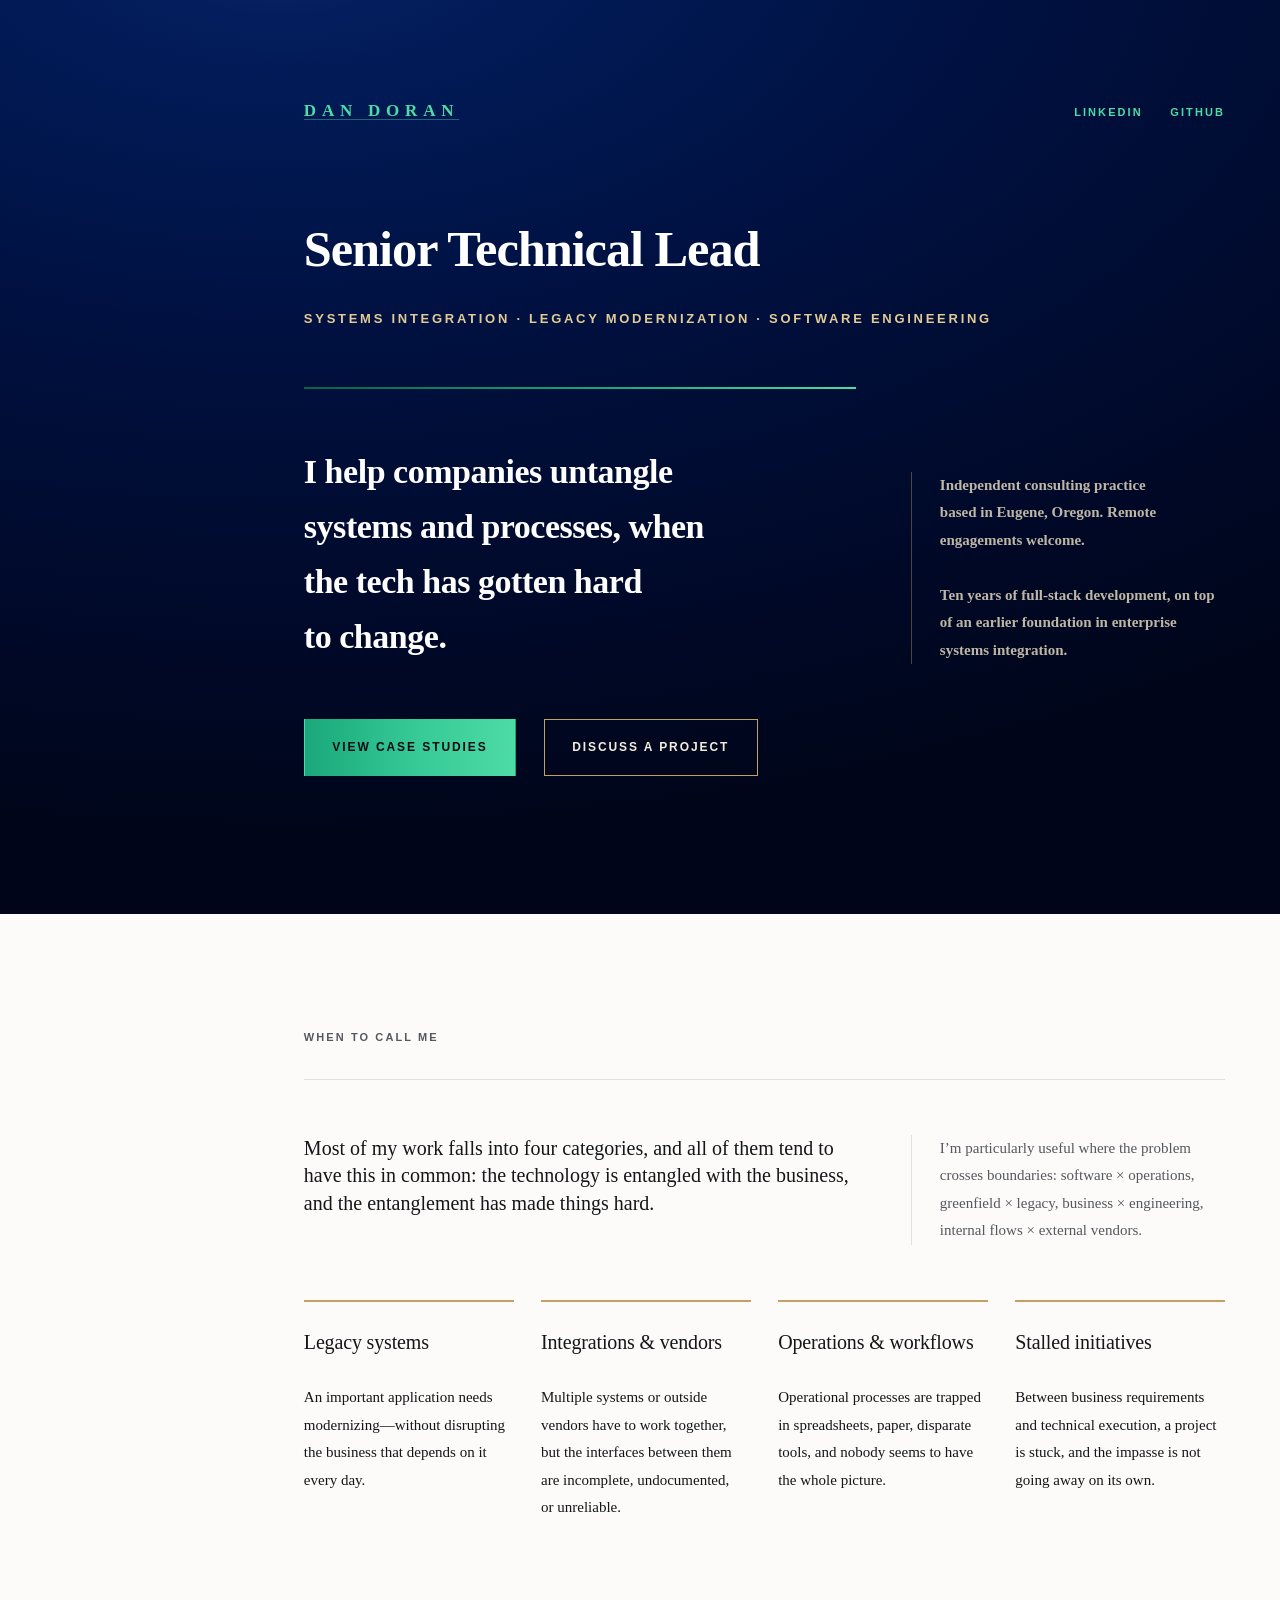
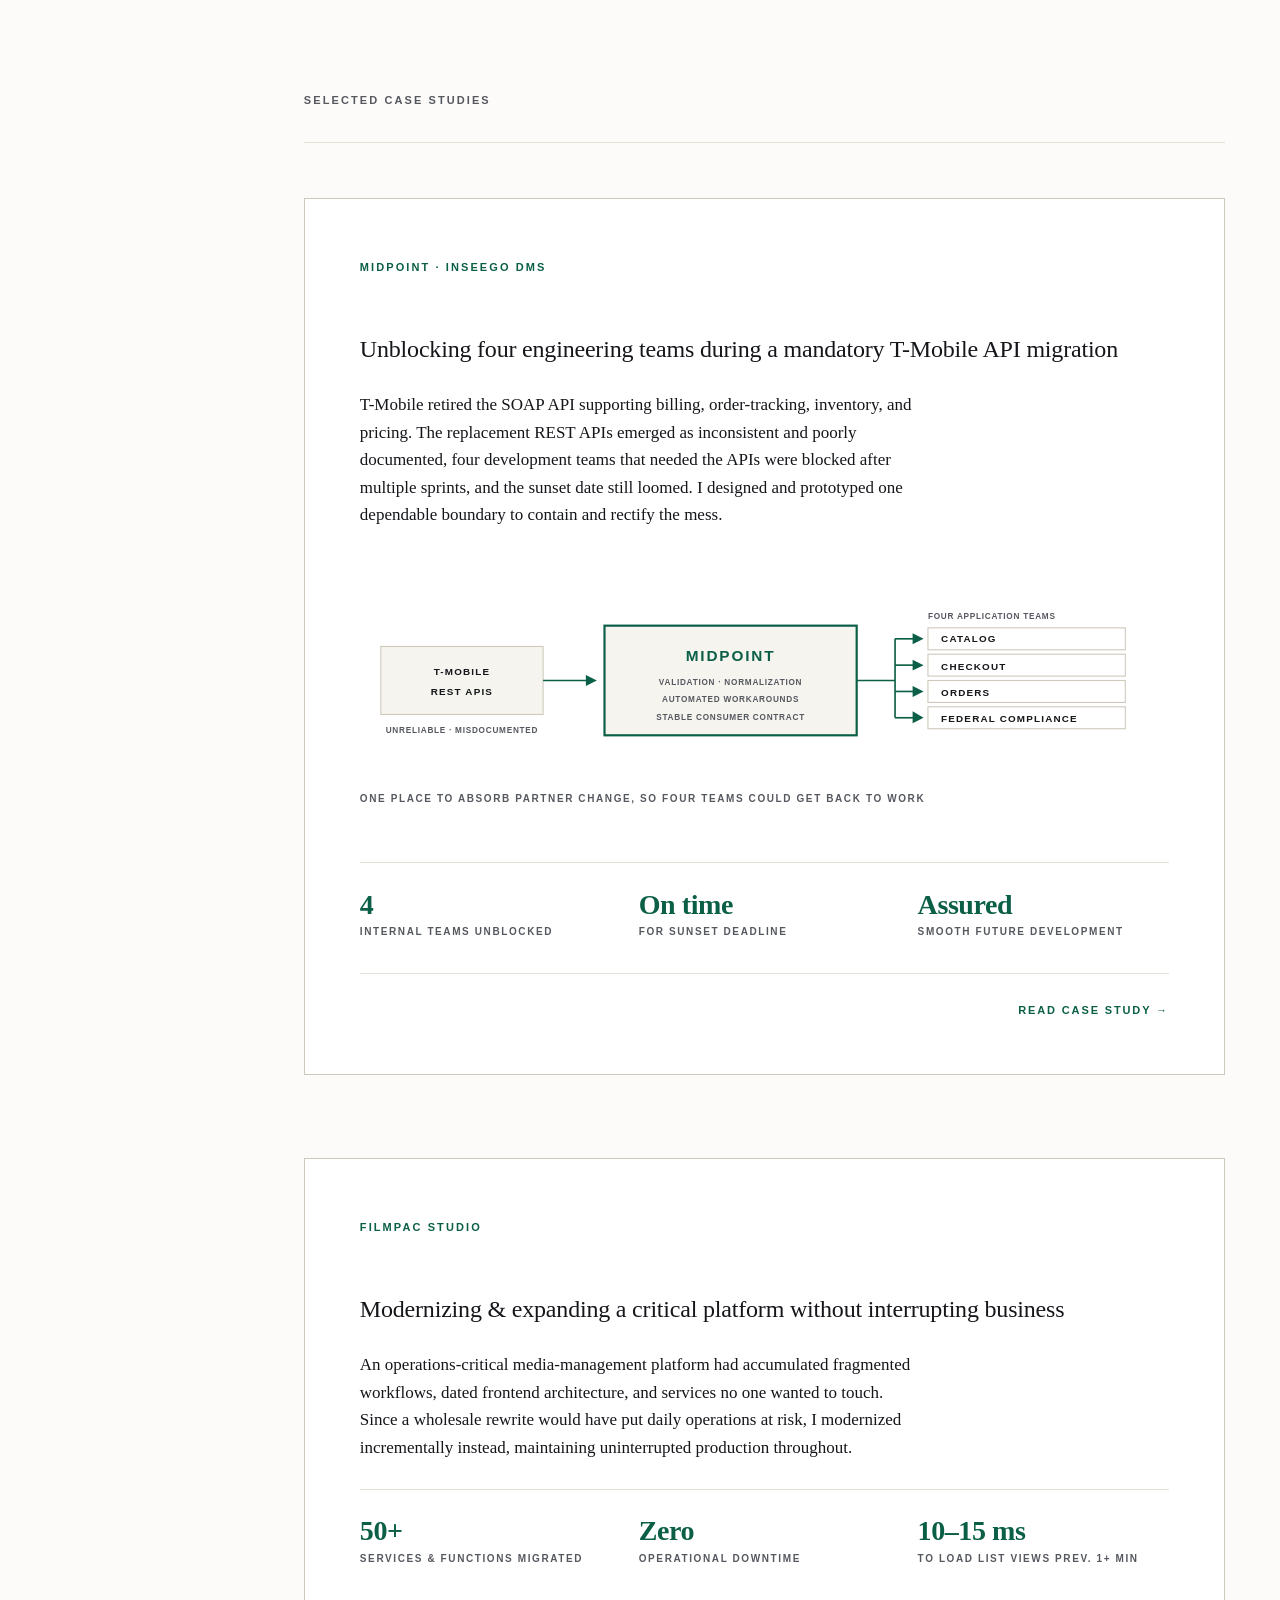
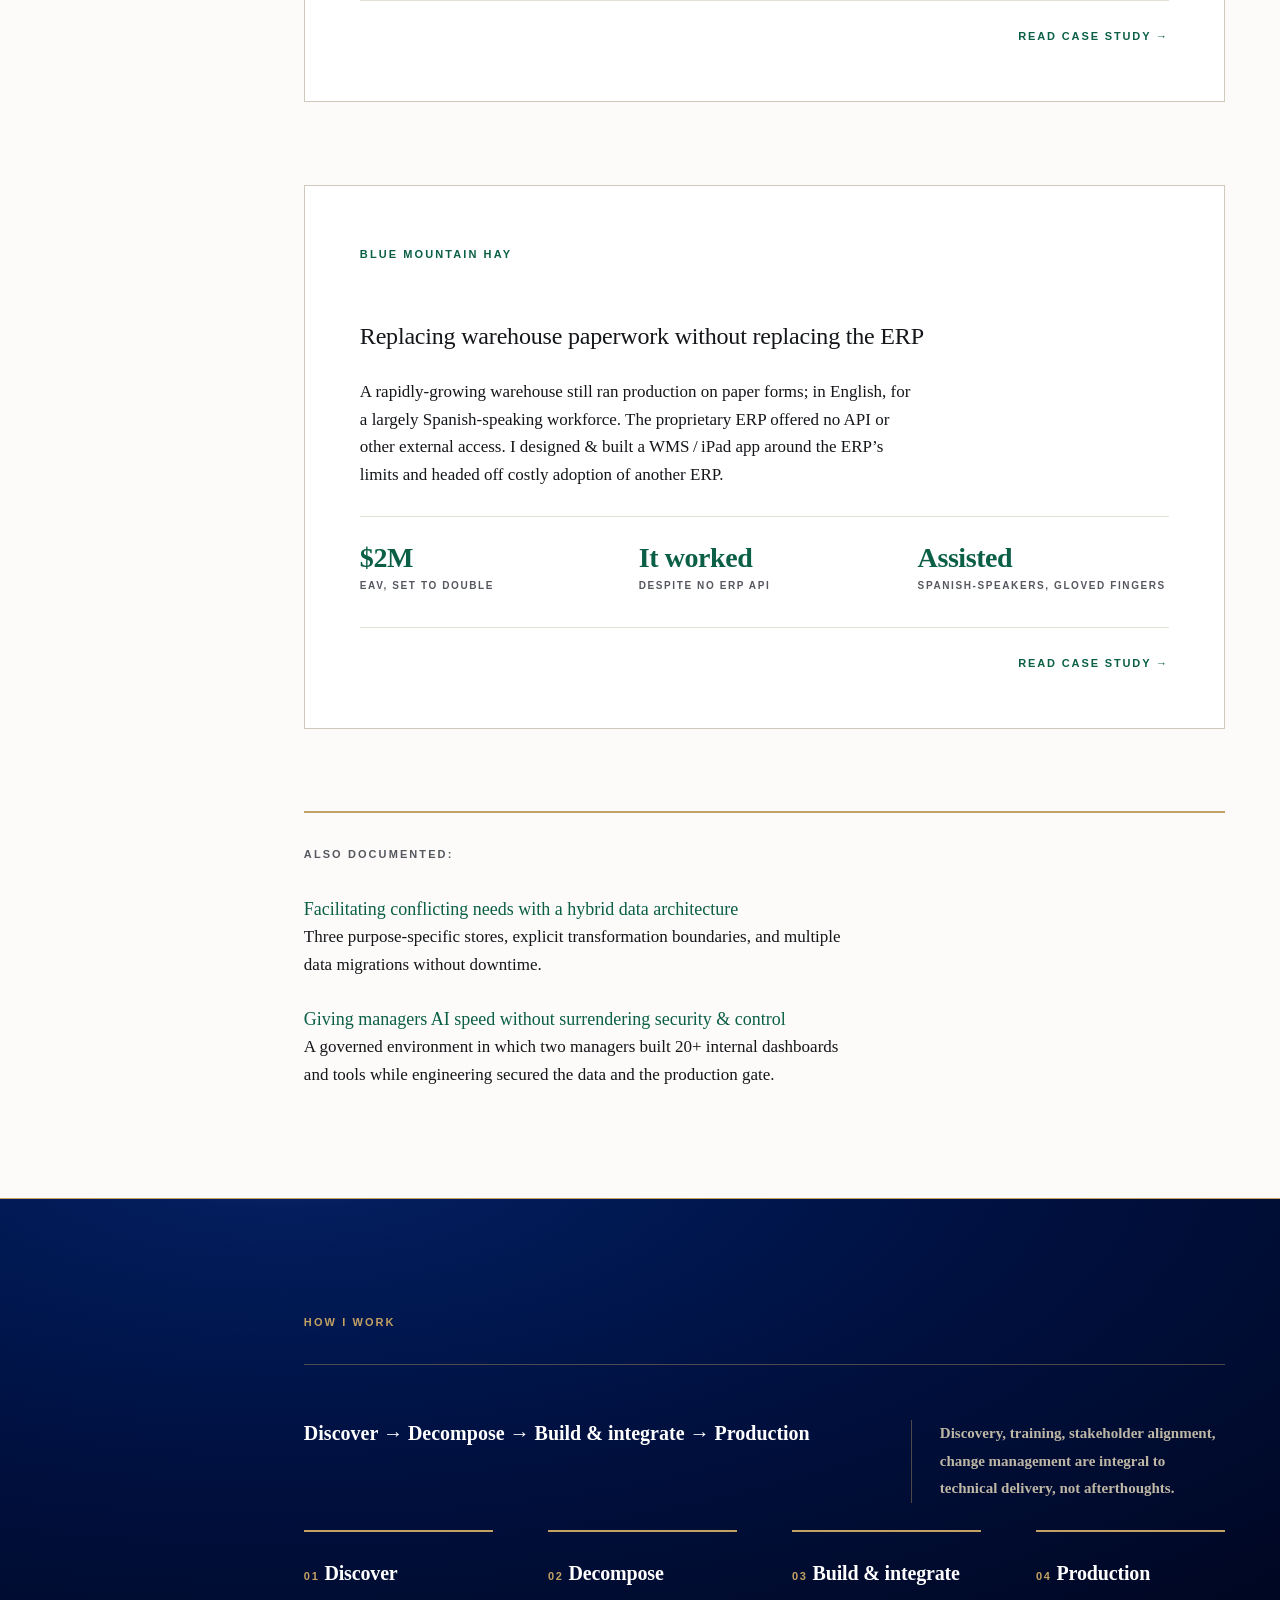
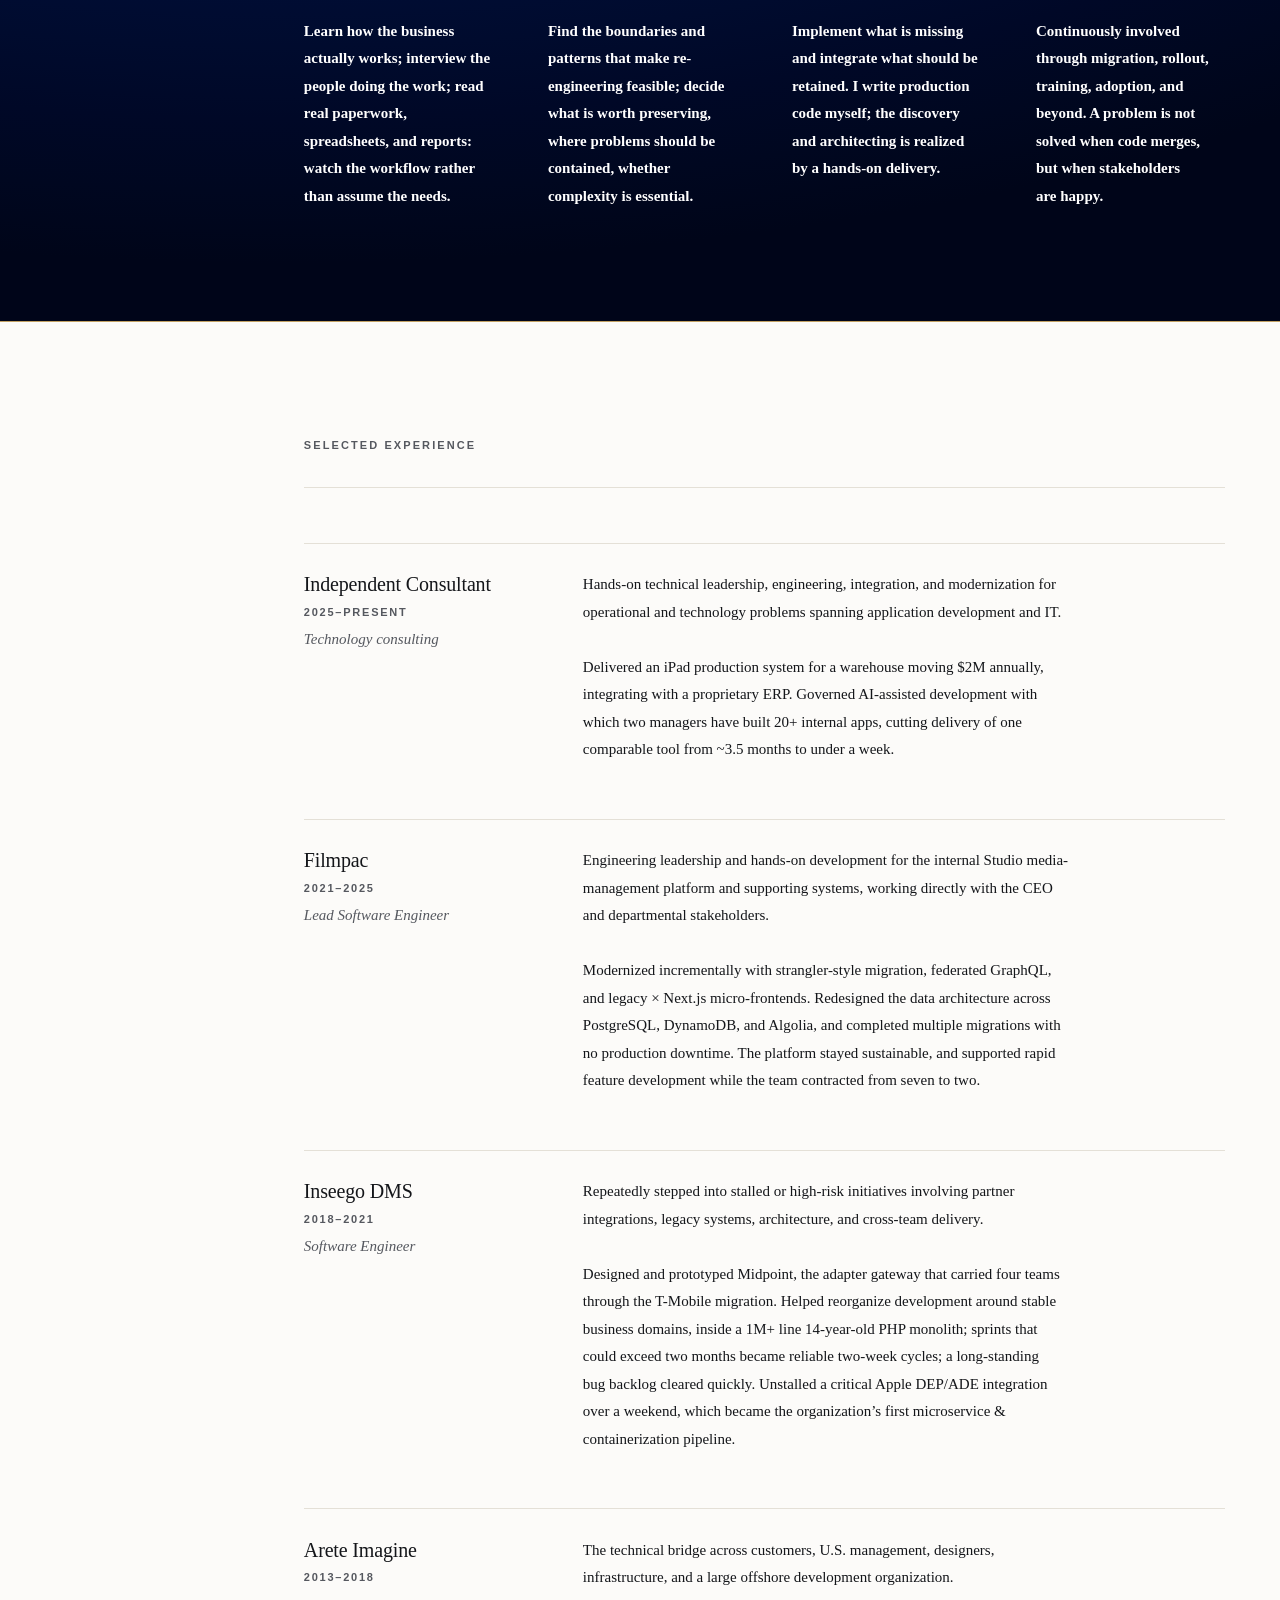
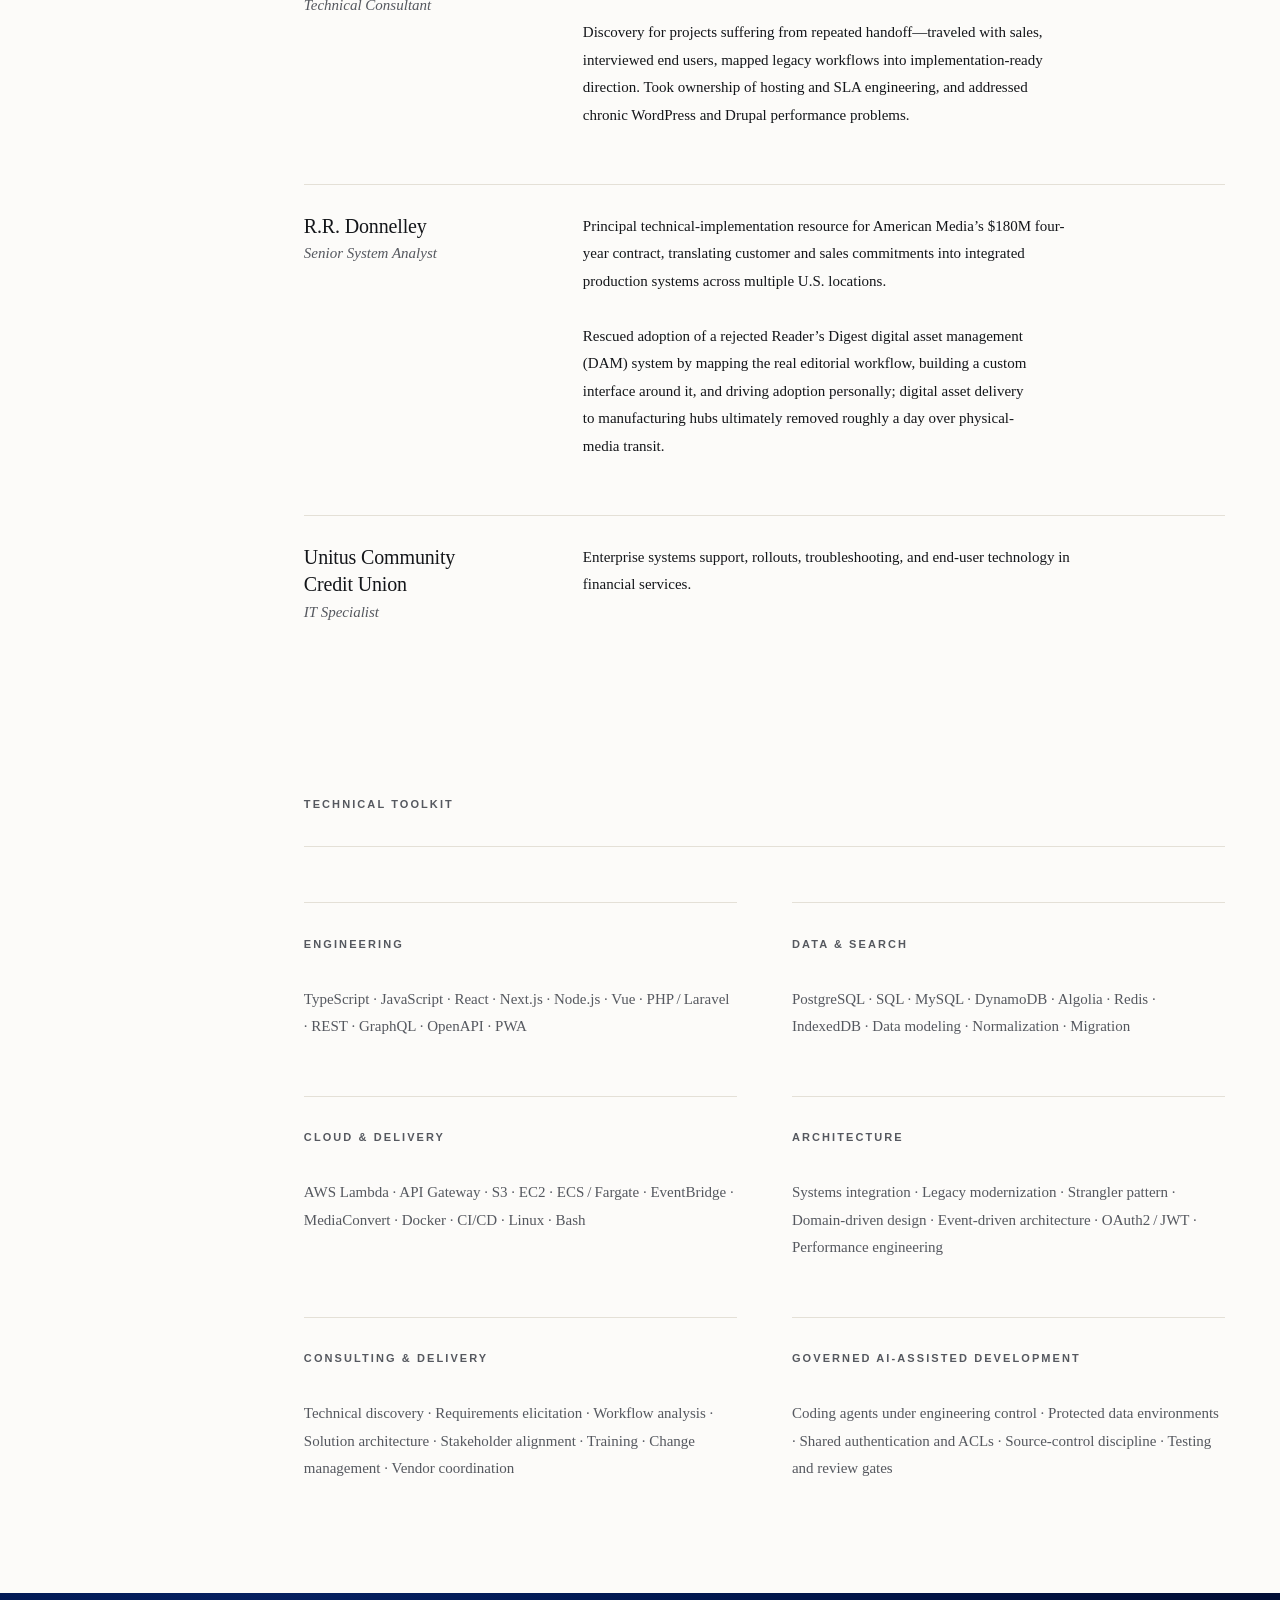
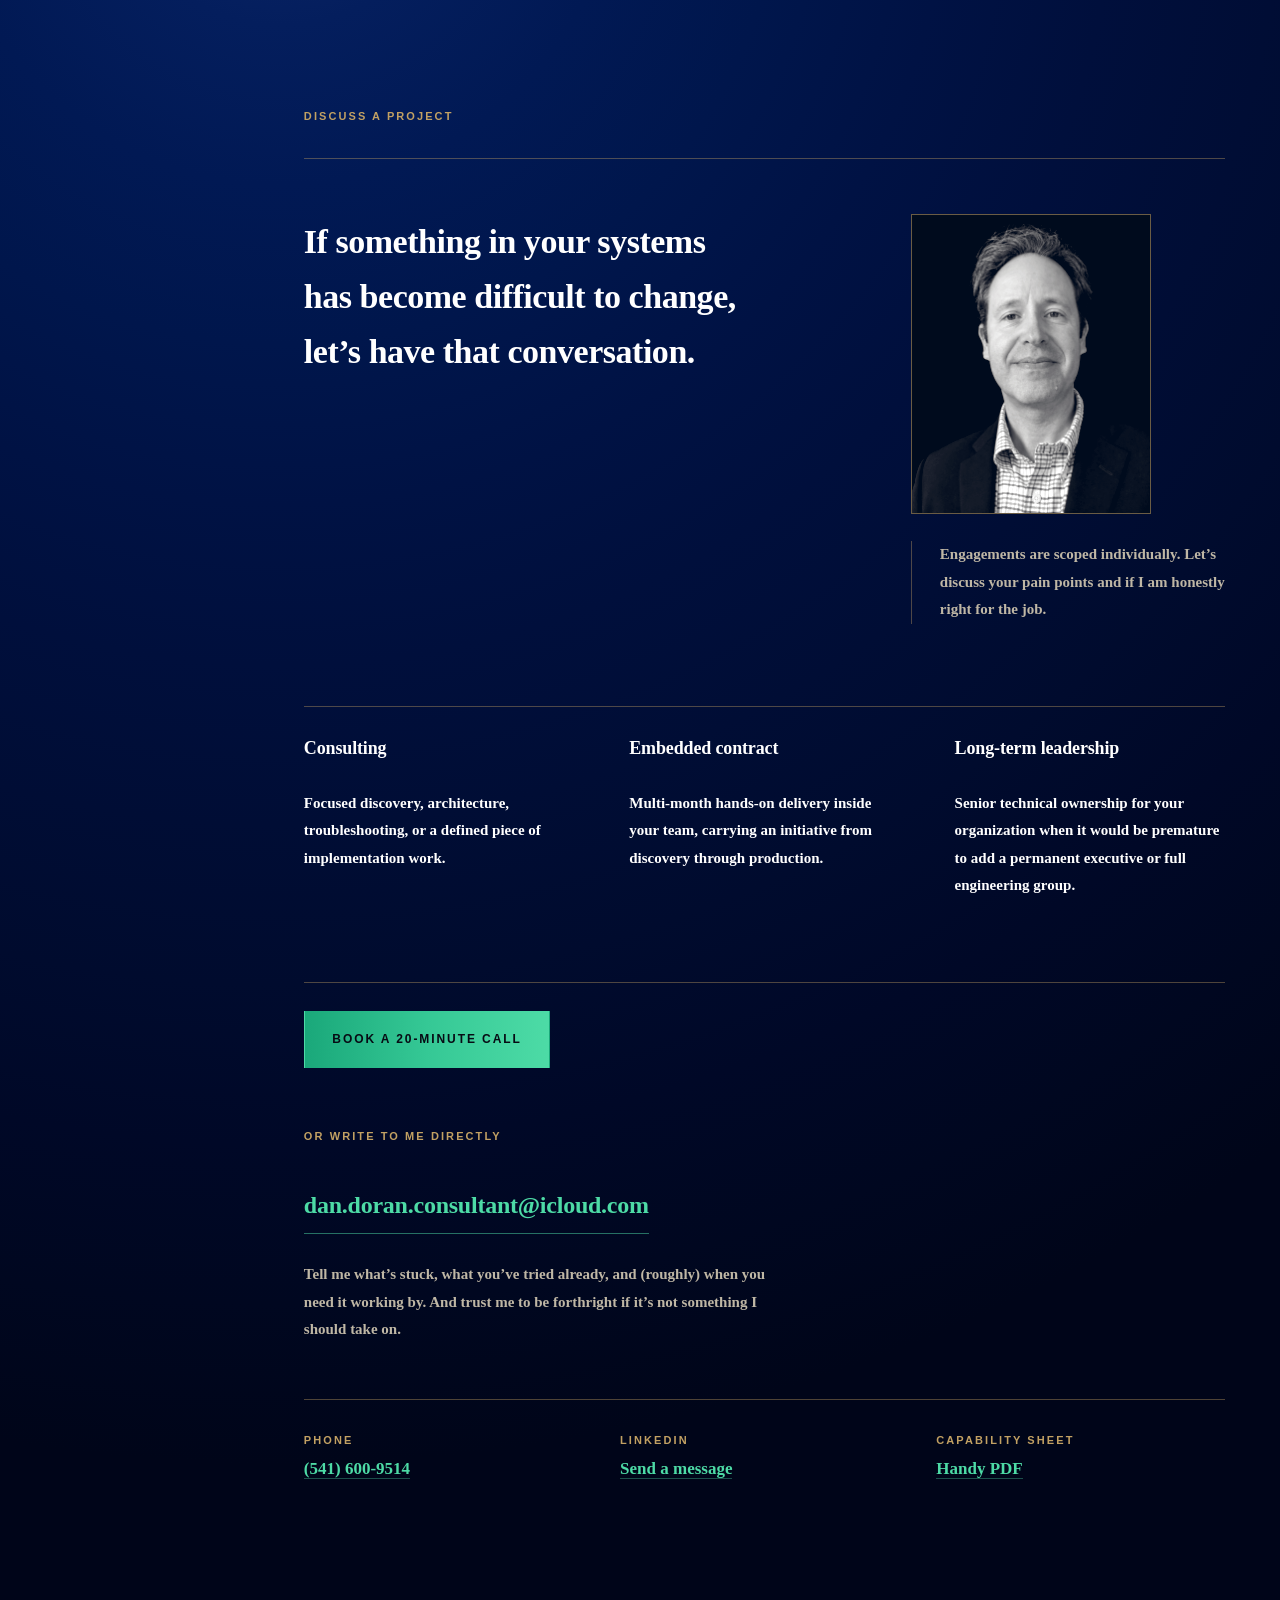
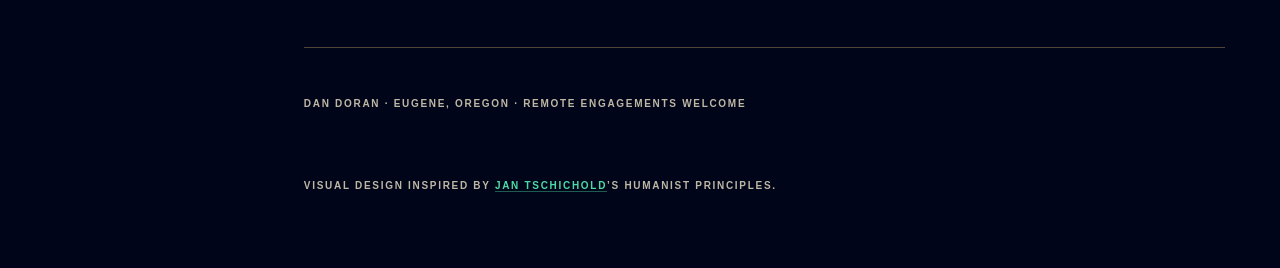
==== commit 557218b9: "Fixed some small visual bugs" ====
--- a/index.html
+++ b/index.html
@@ -20,8 +20,8 @@
     <a class="masthead__name" href="index.html">Dan Doran</a>
 
     <nav class="masthead__elsewhere" aria-label="Profiles">
-        <a href="https://www.linkedin.com/in/dan-doran">LinkedIn</a>
-        <a href="https://github.com/dan-doran">GitHub</a>
+        <a href="https://www.linkedin.com/in/dan-doran" target="_blank">LinkedIn</a>
+        <a href="https://github.com/dan-doran" target="_blank">GitHub</a>
     </nav>
 
     <h1 class="hero__title">Senior Technical Lead</h1>
@@ -60,7 +60,7 @@
     <!-- Marginalia is placed by grid auto-flow, so it must follow the element
          it sits beside — not the block below it. -->
     <aside class="col-margin">
-        <p>I’m particularly useful where the problem crosses boundaries: software ⨉ operations, greenfield ⨉ legacy, business ⨉ engineering, internal flows ⨉ external vendors.</p>
+        <p>I’m particularly useful where the problem crosses boundaries: software&nbsp;&times; operations, greenfield&nbsp;&times; legacy, business&nbsp;&times; engineering, internal flows&nbsp;&times; external vendors.</p>
     </aside>
 
     <ul class="calls">
@@ -98,7 +98,7 @@
 
         <p class="study__label label">Midpoint · Inseego DMS</p>
 
-        <h3 class="study__title"><a href="case-studies/midpoint-tmobile-api-migration.html">Unblocking five engineering teams during a mandatory T-Mobile API migration</a></h3>
+        <h3 class="study__title"><a href="case-studies/midpoint-tmobile-api-migration.html">Unblocking four engineering teams during a mandatory T-Mobile API migration</a></h3>
 
         <p class="study__summary">T-Mobile retired the SOAP API supporting billing, order-tracking, inventory, and pricing. The replacement REST APIs emerged as inconsistent and poorly documented, four development teams that needed the APIs were blocked after multiple sprints, and the sunset date still loomed. I designed and prototyped one dependable boundary to contain and rectify the mess.</p>
 
@@ -128,37 +128,34 @@
 
                 <!-- Trunk out, spine, stubs -->
                 <line class="dg-flow" x1="435" y1="80" x2="470" y2="80"></line>
-                <line class="dg-flow" x1="470" y1="30" x2="470" y2="126"></line>
-                <line class="dg-flow" x1="470" y1="30"  x2="488" y2="30"></line>
-                <line class="dg-flow" x1="470" y1="54"  x2="488" y2="54"></line>
-                <line class="dg-flow" x1="470" y1="78"  x2="488" y2="78"></line>
-                <line class="dg-flow" x1="470" y1="102" x2="488" y2="102"></line>
-                <line class="dg-flow" x1="470" y1="126" x2="488" y2="126"></line>
-                <polygon class="dg-head" points="496,30 486,25 486,35"></polygon>
-                <polygon class="dg-head" points="496,54 486,49 486,59"></polygon>
-                <polygon class="dg-head" points="496,78 486,73 486,83"></polygon>
-                <polygon class="dg-head" points="496,102 486,97 486,107"></polygon>
-                <polygon class="dg-head" points="496,126 486,121 486,131"></polygon>
+                <line class="dg-flow" x1="470" y1="42" x2="470" y2="114"></line>
+                <line class="dg-flow" x1="470" y1="42"  x2="488" y2="42"></line>
+                <line class="dg-flow" x1="470" y1="66"  x2="488" y2="66"></line>
+                <line class="dg-flow" x1="470" y1="90"  x2="488" y2="90"></line>
+                <line class="dg-flow" x1="470" y1="114" x2="488" y2="114"></line>
+                <polygon class="dg-head" points="496,42 486,37 486,47"></polygon>
+                <polygon class="dg-head" points="496,66 486,61 486,71"></polygon>
+                <polygon class="dg-head" points="496,90 486,85 486,95"></polygon>
+                <polygon class="dg-head" points="496,114 486,108 486,119"></polygon>
 
                 <!-- Consuming teams -->
-                <text class="dg-t dg-t--sm" x="500" y="12">Four application teams</text>
-                <rect class="dg-box" x="500" y="20" width="180" height="20"></rect>
-                <rect class="dg-box" x="500" y="44" width="180" height="20"></rect>
-                <rect class="dg-box" x="500" y="68" width="180" height="20"></rect>
-                <rect class="dg-box" x="500" y="92" width="180" height="20"></rect>
-                <rect class="dg-box" x="500" y="116" width="180" height="20"></rect>
-                <text class="dg-t" x="512" y="34">Catalog</text>
-                <text class="dg-t" x="512" y="58">Checkout</text>
-                <text class="dg-t" x="512" y="82">Orders</text>
-                <text class="dg-t" x="512" y="106">Federal compliance</text>
+                <text class="dg-t dg-t--sm" x="500" y="24">Four application teams</text>
+                <rect class="dg-box" x="500" y="32" width="180" height="20"></rect>
+                <rect class="dg-box" x="500" y="56" width="180" height="20"></rect>
+                <rect class="dg-box" x="500" y="80" width="180" height="20"></rect>
+                <rect class="dg-box" x="500" y="104" width="180" height="20"></rect>
+                <text class="dg-t" x="512" y="45">Catalog</text>
+                <text class="dg-t" x="512" y="70">Checkout</text>
+                <text class="dg-t" x="512" y="94">Orders</text>
+                <text class="dg-t" x="512" y="118">Federal compliance</text>
             </svg>
-            <figcaption>One place to absorb partner change, so four teams could just work</figcaption>
+            <figcaption>One place to absorb partner change, so four teams could get back to work</figcaption>
         </figure>
 
         <dl class="stats">
             <div><dt>4</dt><dd>Internal teams unblocked</dd></div>
             <div><dt>On time</dt><dd>For sunset deadline</dd></div>
-            <div><dt>Guaranteed</dt><dd>Smooth future development</dd></div>
+            <div><dt>Assured</dt><dd>Smooth future development</dd></div>
         </dl>
 
         <a class="study__more" href="case-studies/midpoint-tmobile-api-migration.html">Read case study →</a>
@@ -177,7 +174,7 @@
         <dl class="stats">
             <div><dt>50+</dt><dd>Services &amp; functions migrated</dd></div>
             <div><dt>Zero</dt><dd>Operational downtime</dd></div>
-            <div><dt>10–15 ms</dt><dd>To load list views prev. ~1 min</dd></div>
+            <div><dt>10–15 ms</dt><dd>To load list views prev. 1+ min</dd></div>
         </dl>
 
         <a class="study__more" href="case-studies/filmpac-platform-modernization.html">Read case study →</a>
@@ -195,8 +192,8 @@
 
         <dl class="stats">
             <div><dt>$2M</dt><dd>EAV, set to double</dd></div>
-            <div><dt>Worked</dt><dd>Despite no ERP API</dd></div>
-            <div><dt>Helped</dt><dd>Spanish-speakers, gloved fingers</dd></div>
+            <div><dt>It worked</dt><dd>Despite no ERP API</dd></div>
+            <div><dt>Assisted</dt><dd>Spanish-speakers, gloved fingers</dd></div>
         </dl>
 
         <a class="study__more" href="case-studies/blue-mountain-hay-warehouse-system.html">Read case study →</a>
@@ -285,7 +282,7 @@
             </div>
             <div class="roles__body">
                 <p>Engineering leadership and hands-on development for the internal Studio media-management platform and supporting systems, working directly with the CEO and departmental stakeholders.</p>
-                <p>Modernized incrementally with strangler-style migration, federated GraphQL, and legacy &times; Next.js micro-frontends. Redesigned the data architecture across PostgreSQL, DynamoDB, and Algolia, and completed multiple migrations with 0 production downtime. The platform stayed sustainable, and supported rapid feature development, while the team contracted from seven to two.</p>
+                <p>Modernized incrementally with strangler-style migration, federated GraphQL, and legacy&nbsp;&times; Next.js micro-frontends. Redesigned the data architecture across PostgreSQL, DynamoDB, and Algolia, and completed multiple migrations with no production downtime. The platform stayed sustainable, and supported rapid feature development while the team contracted from seven to two.</p>
             </div>
         </li>
         <li>
@@ -296,7 +293,7 @@
             </div>
             <div class="roles__body">
                 <p>Repeatedly stepped into stalled or high-risk initiatives involving partner integrations, legacy systems, architecture, and cross-team delivery.</p>
-                <p>Built Midpoint, the adapter gateway that carried four teams through the T-Mobile migration. Helped reorganize development around stable business domains, inside a 1M+ line 14-year-old PHP monolith; sprints that could exceed two months became reliable two-week cycles; a long-standing bug backlog cleared quickly. Unstalled a critical Apple DEP/ADE integration over a weekend, which became the organization’s first microservice &amp; containerization pipeline.</p>
+                <p>Designed and prototyped Midpoint, the adapter gateway that carried four teams through the T-Mobile migration. Helped reorganize development around stable business domains, inside a 1M+ line 14-year-old PHP monolith; sprints that could exceed two months became reliable two-week cycles; a long-standing bug backlog cleared quickly. Unstalled a critical Apple DEP/ADE integration over a weekend, which became the organization’s first microservice &amp; containerization pipeline.</p>
             </div>
         </li>
         <li>
@@ -382,14 +379,14 @@
 
     <h2 class="section__label label">Discuss a Project</h2>
 
-    <p class="contact__statement">If something in your systems has become difficult to change, that is the conversation I want to have.</p>
+    <p class="contact__statement">If something in your systems has become difficult to change, let’s have that conversation.</p>
 
     <figure class="portrait contact__portrait">
         <img src="img/dan-doran.jpg" width="480" height="640" alt="Dan Doran" loading="lazy">
     </figure>
 
     <aside class="col-margin">
-        <p>Engagements are scoped individually. Tell me what is stuck and I will tell you honestly whether I am the right person for it.</p>
+        <p>Engagements are scoped individually. Let’s discuss your pain points and if I am honestly right for the job.</p>
     </aside>
 
     <div class="contact__modes">
@@ -403,7 +400,7 @@
         </div>
         <div>
             <h3>Long-term leadership</h3>
-            <p>Senior technical ownership for an organization not yet ready to add a permanent executive or a full engineering group.</p>
+            <p>Senior technical ownership for your organization when it would be premature to add a permanent executive or full engineering group.</p>
         </div>
     </div>
 
@@ -420,7 +417,7 @@
         <a class="contact__email" href="mailto:dan.doran.consultant@icloud.com?subject=Project%20inquiry">dan.doran.consultant@icloud.com</a>
     </p>
 
-    <p class="contact__prompt">Tell me what’s stuck, what you’ve tried already, and (roughly) by when you need it working. And trust me to be forthright if it’s not something I should take on.</p>
+    <p class="contact__prompt">Tell me what’s stuck, what you’ve tried already, and (roughly) when you need it working by. And trust me to be forthright if it’s not something I should take on.</p>
 
     <!-- Secondary routes, set quietly. -->
     <ul class="contact__more">
@@ -430,12 +427,11 @@
         </li>
         <li>
             <span class="label">LinkedIn</span>
-            <!-- TODO Replace URL. -->
-            <a href="https://www.linkedin.com/in/dan-doran">Send me a message</a>
+            <a href="https://www.linkedin.com/in/dan-doran" target="_blank">Send a message</a>
         </li>
         <li>
             <span class="label">Capability sheet</span>
-            <a href="pdf/dan-doran-capability-sheet.pdf">A one-page PDF</a>
+            <a href="pdf/dan-doran-capability-sheet.pdf" target="_blank">Handy PDF</a>
         </li>
     </ul>
 
@@ -444,7 +440,7 @@
 <footer class="canvas band-night colophon">
     <div class="colophon__line">
         <span>Dan Doran · Eugene, Oregon · Remote engagements welcome</span>
-        <span>Visual design inspired by <a href="https://en.wikipedia.org/wiki/Jan_Tschichold">Jan Tschichold</a>’s humanist principles.</span>
+        <span>Visual design inspired by <a href="https://en.wikipedia.org/wiki/Jan_Tschichold" target="_blank">Jan Tschichold</a>’s humanist principles.</span>
     </div>
 </footer>
 
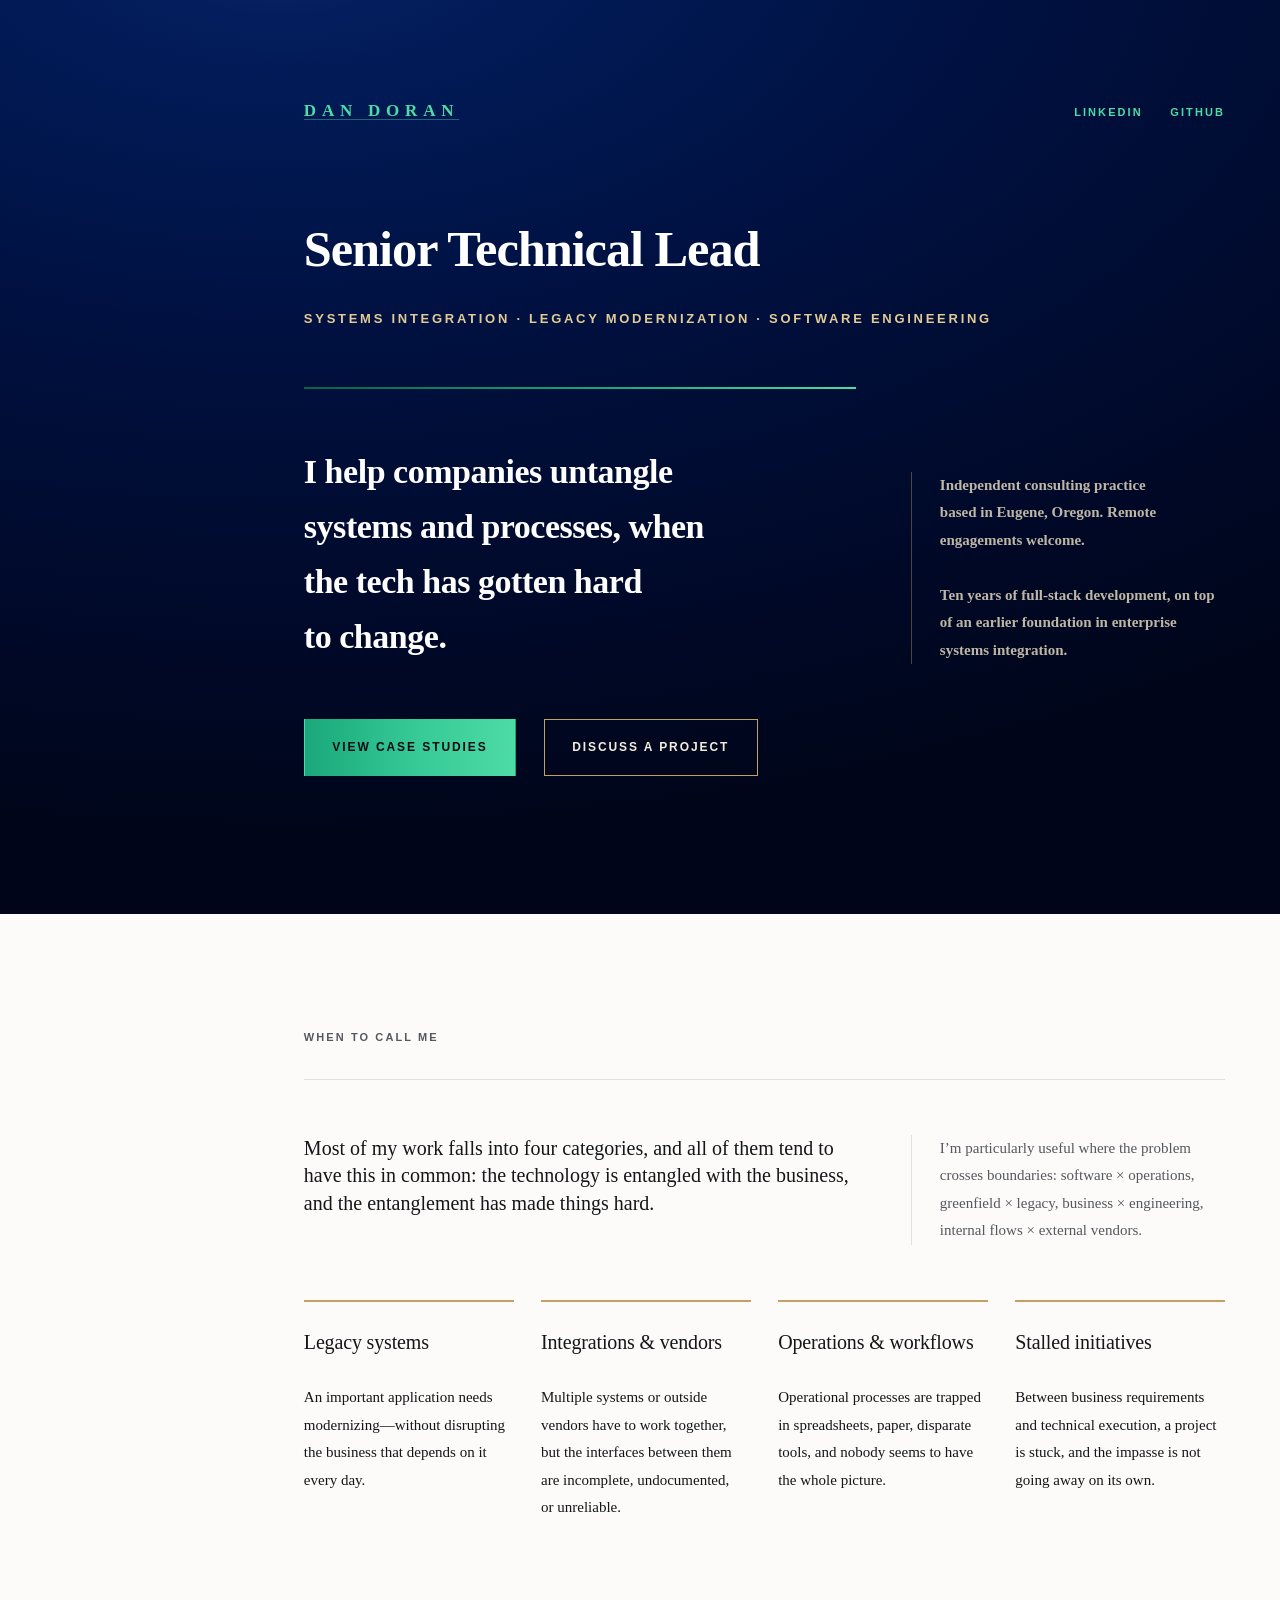
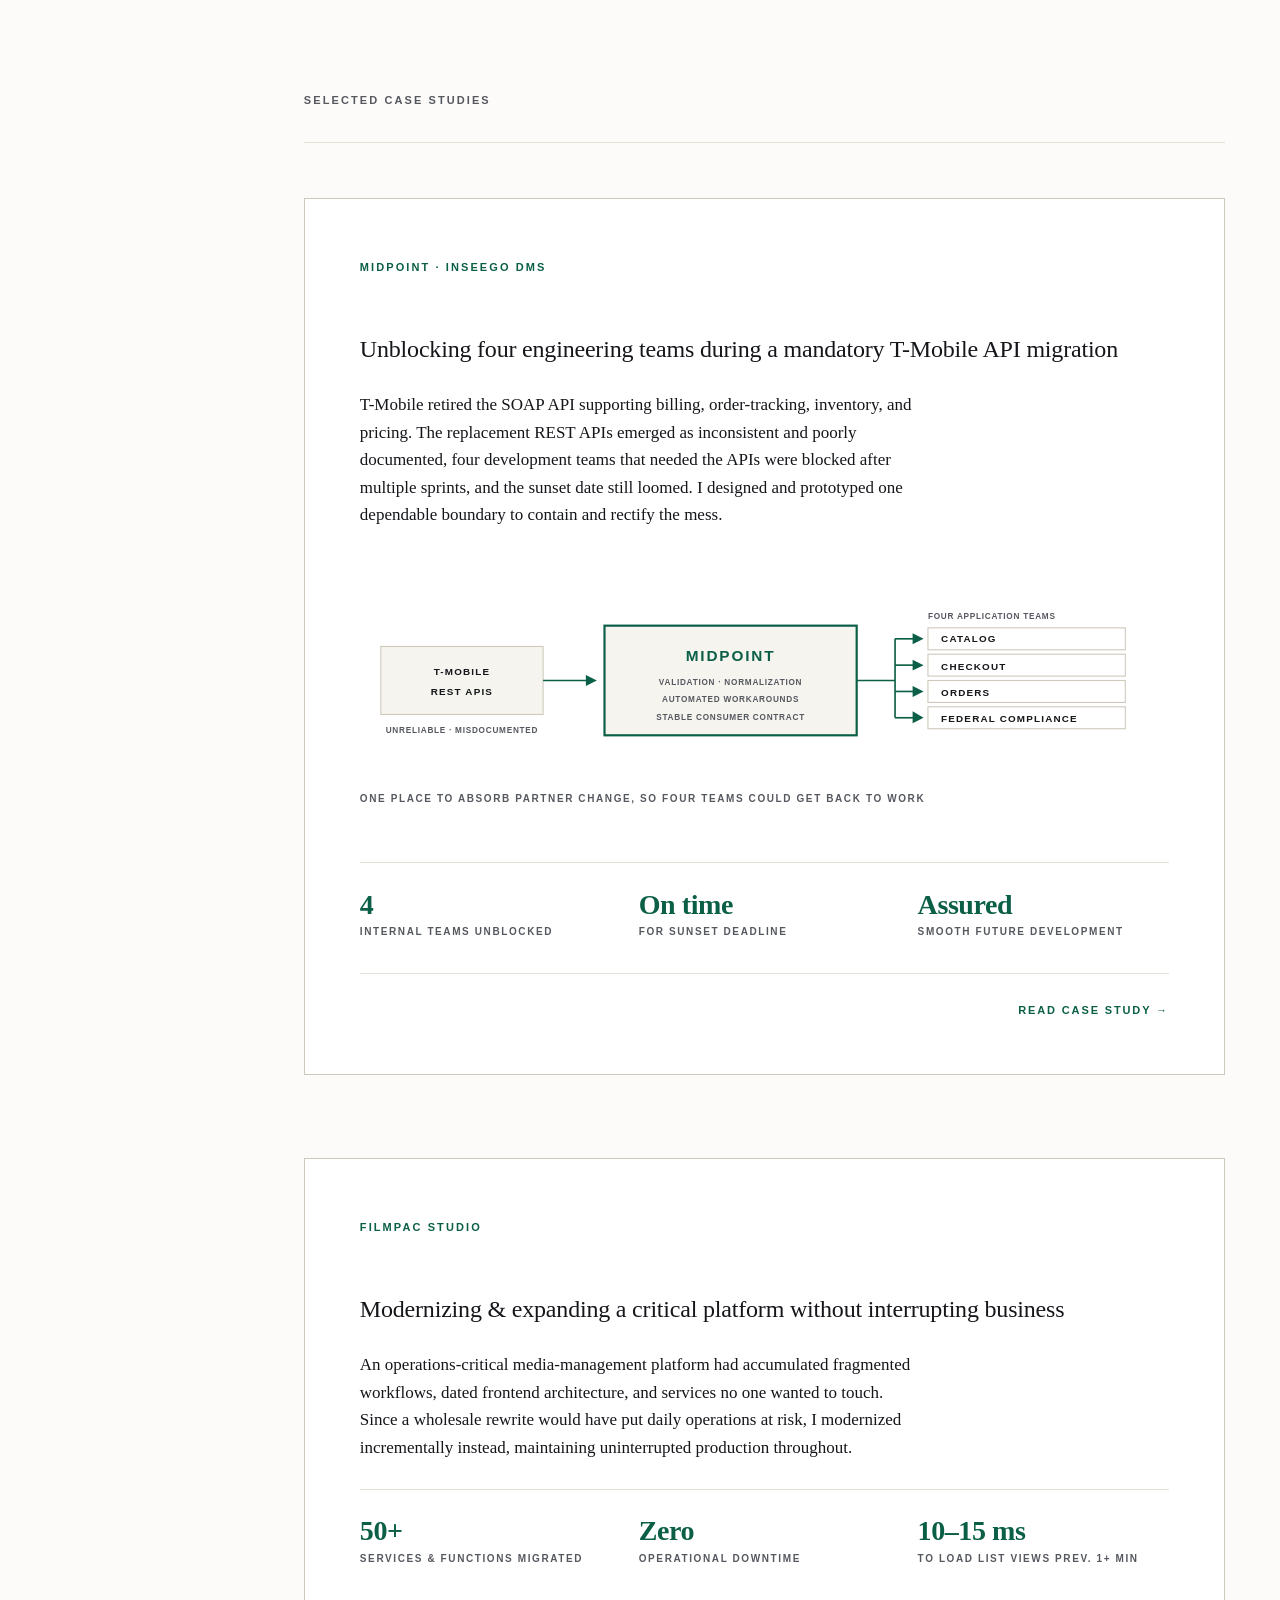
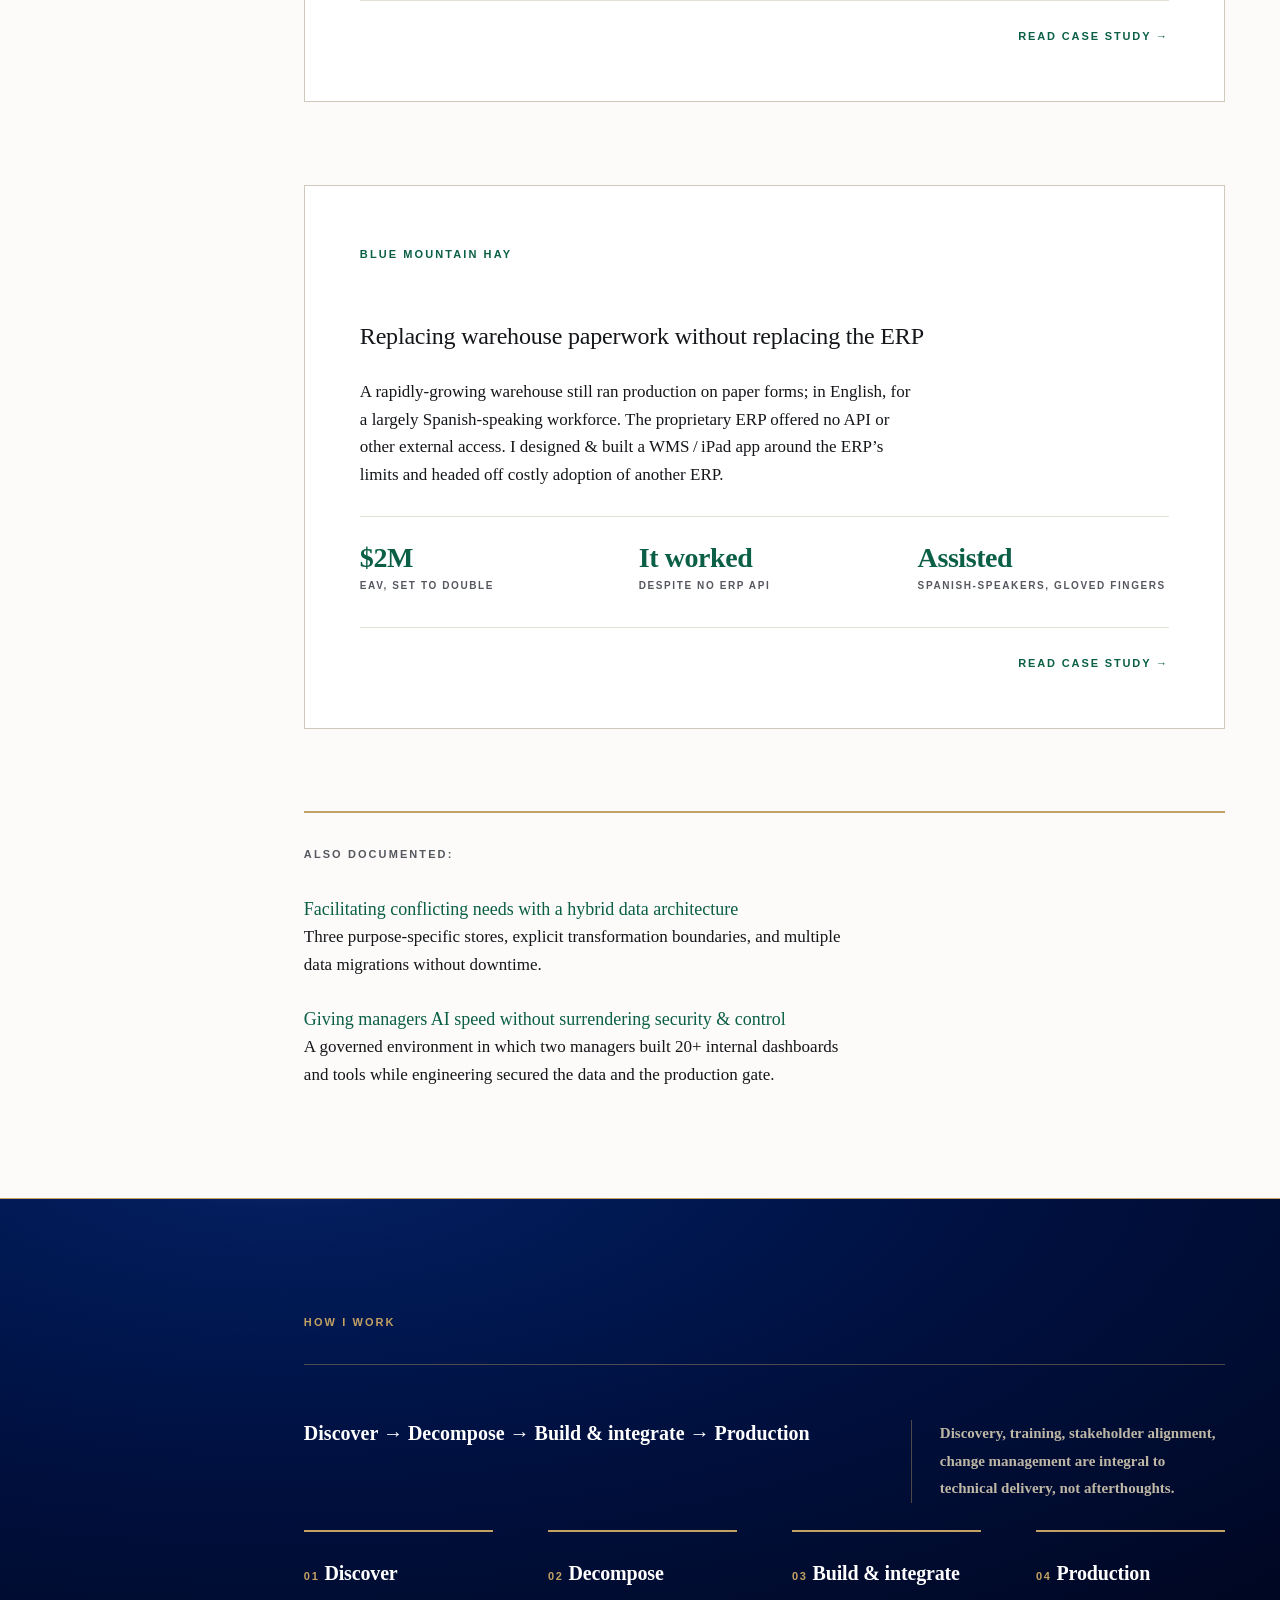
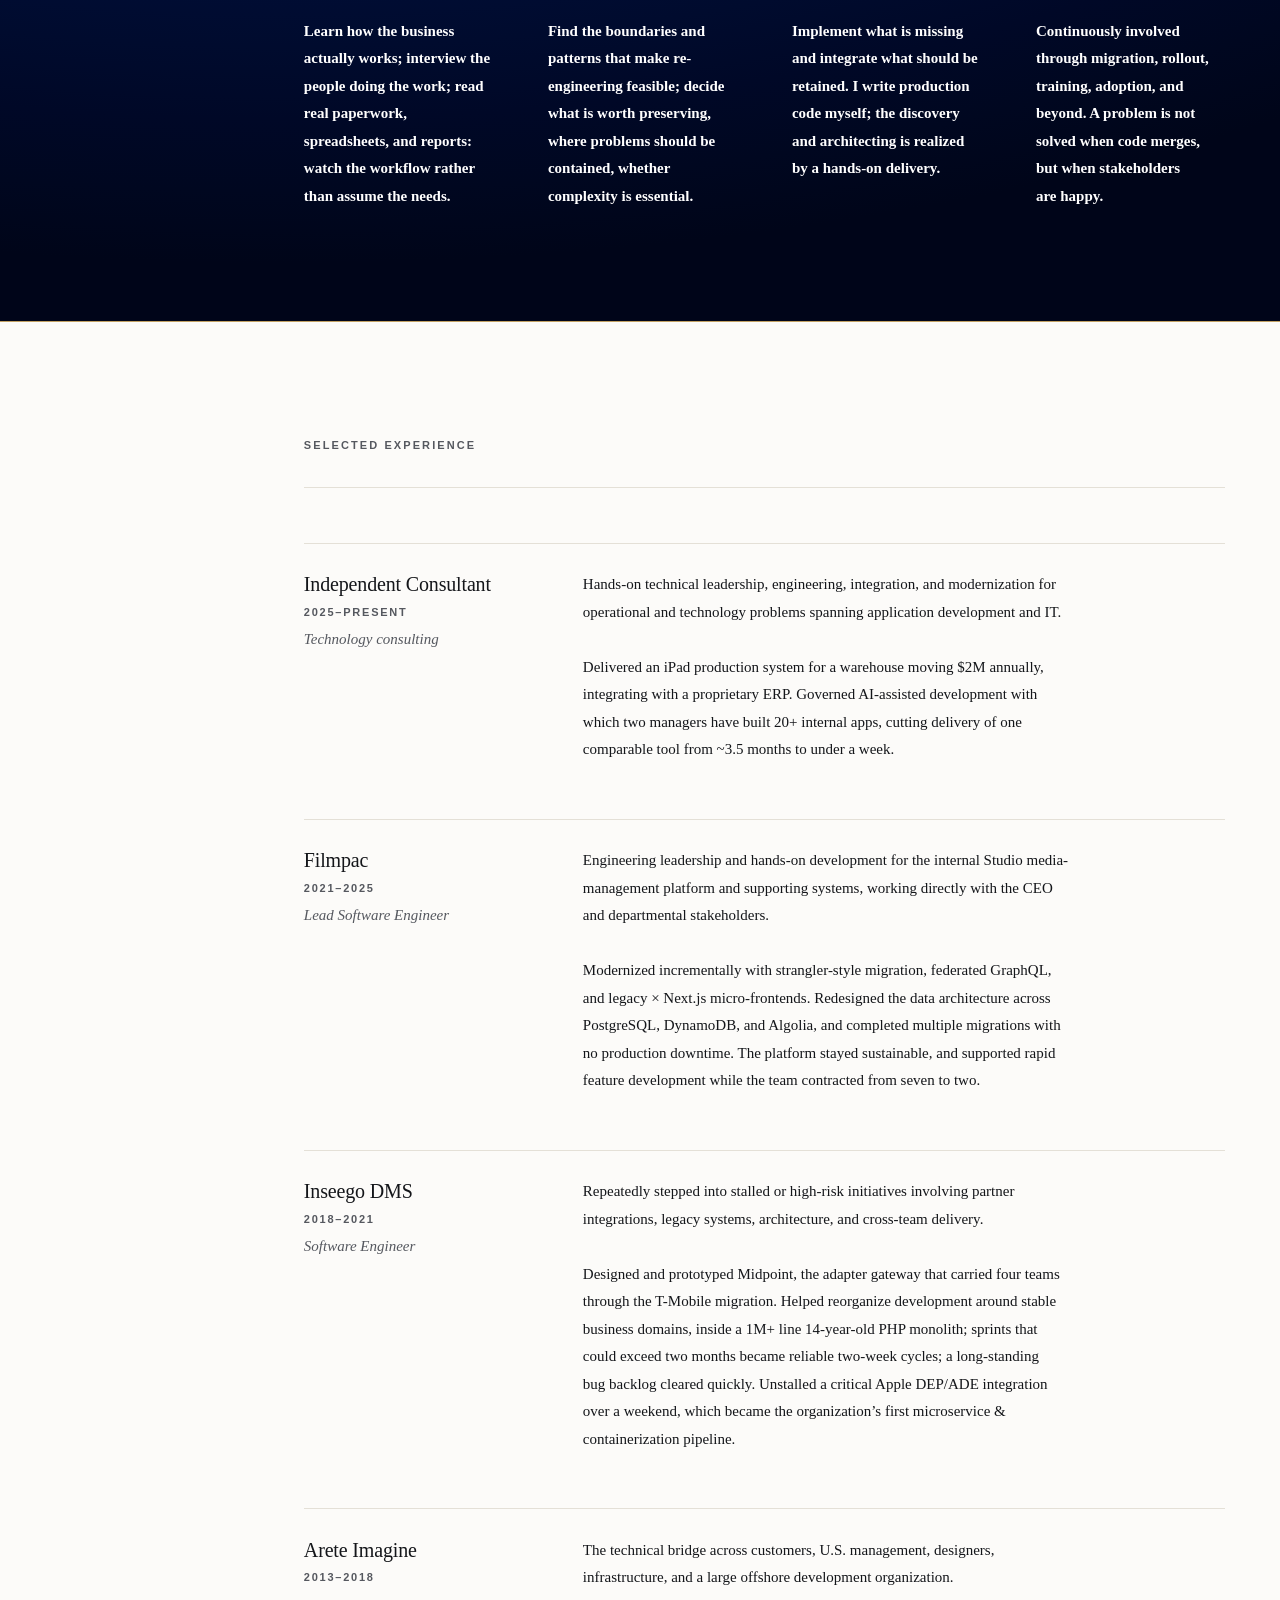
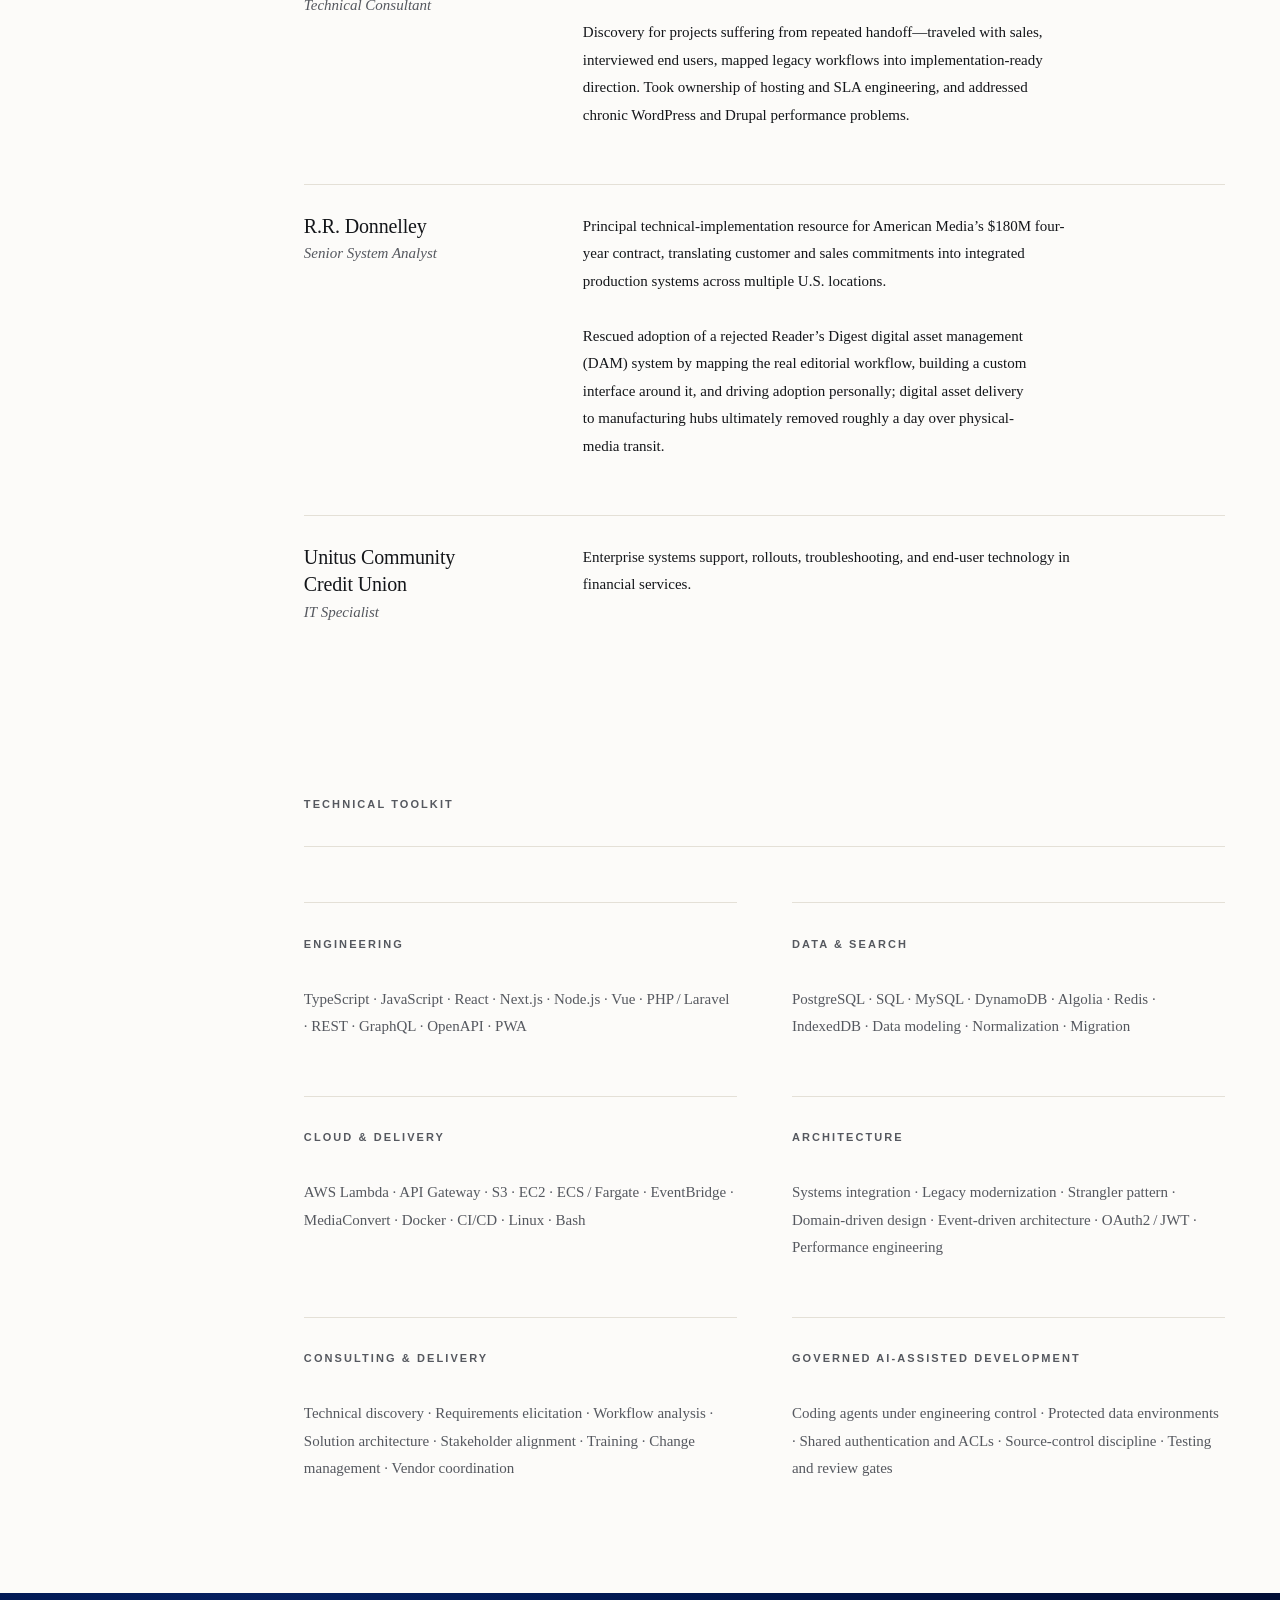
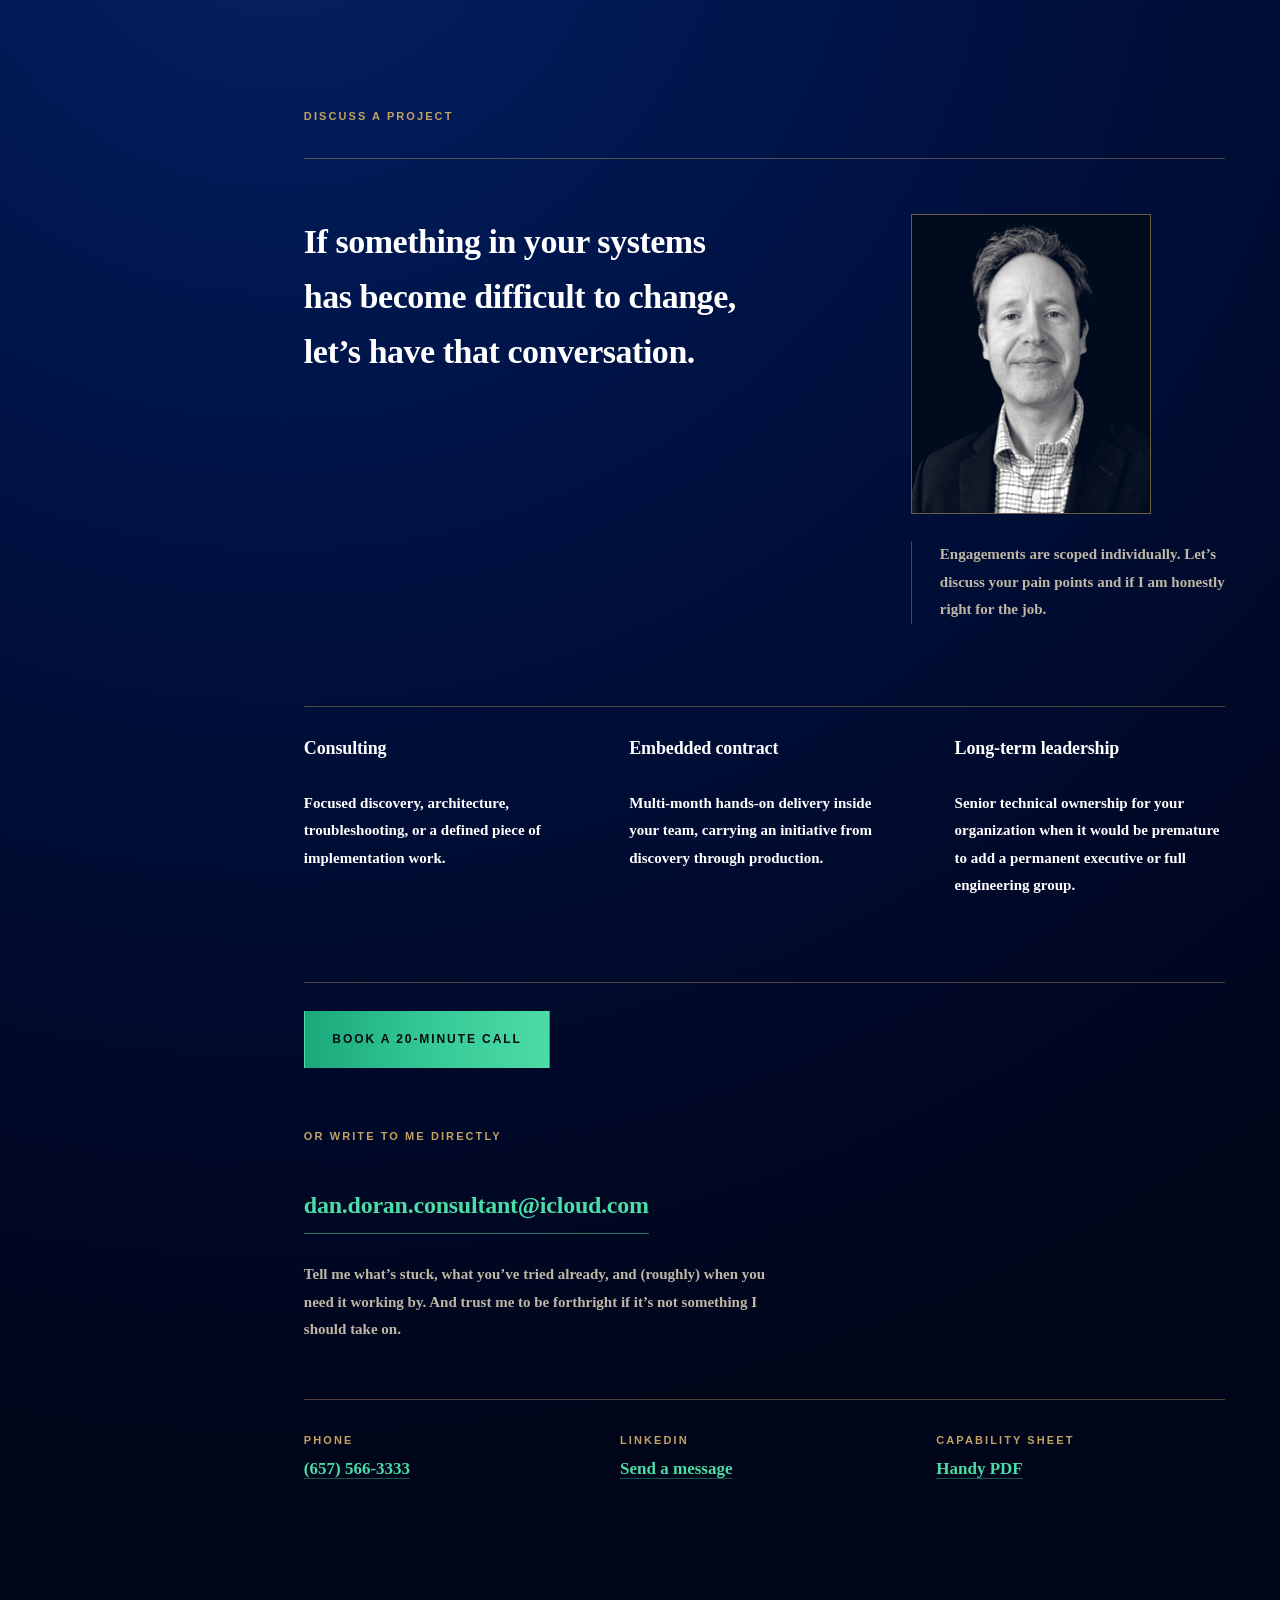
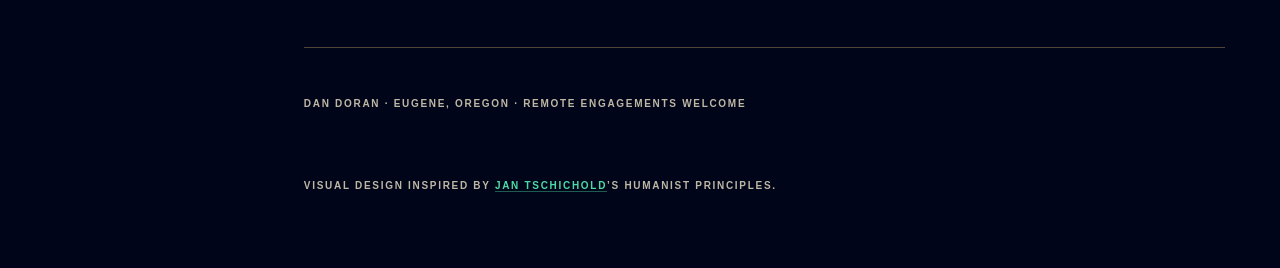
==== commit f8679c6f: "Changed phone number" ====
--- a/index.html
+++ b/index.html
@@ -423,7 +423,7 @@
     <ul class="contact__more">
         <li>
             <span class="label">Phone</span>
-            <a href="tel:+15416009514">(541) 600-9514</a>
+            <a href="tel:+16575663333">(657) 566-3333</a>
         </li>
         <li>
             <span class="label">LinkedIn</span>
